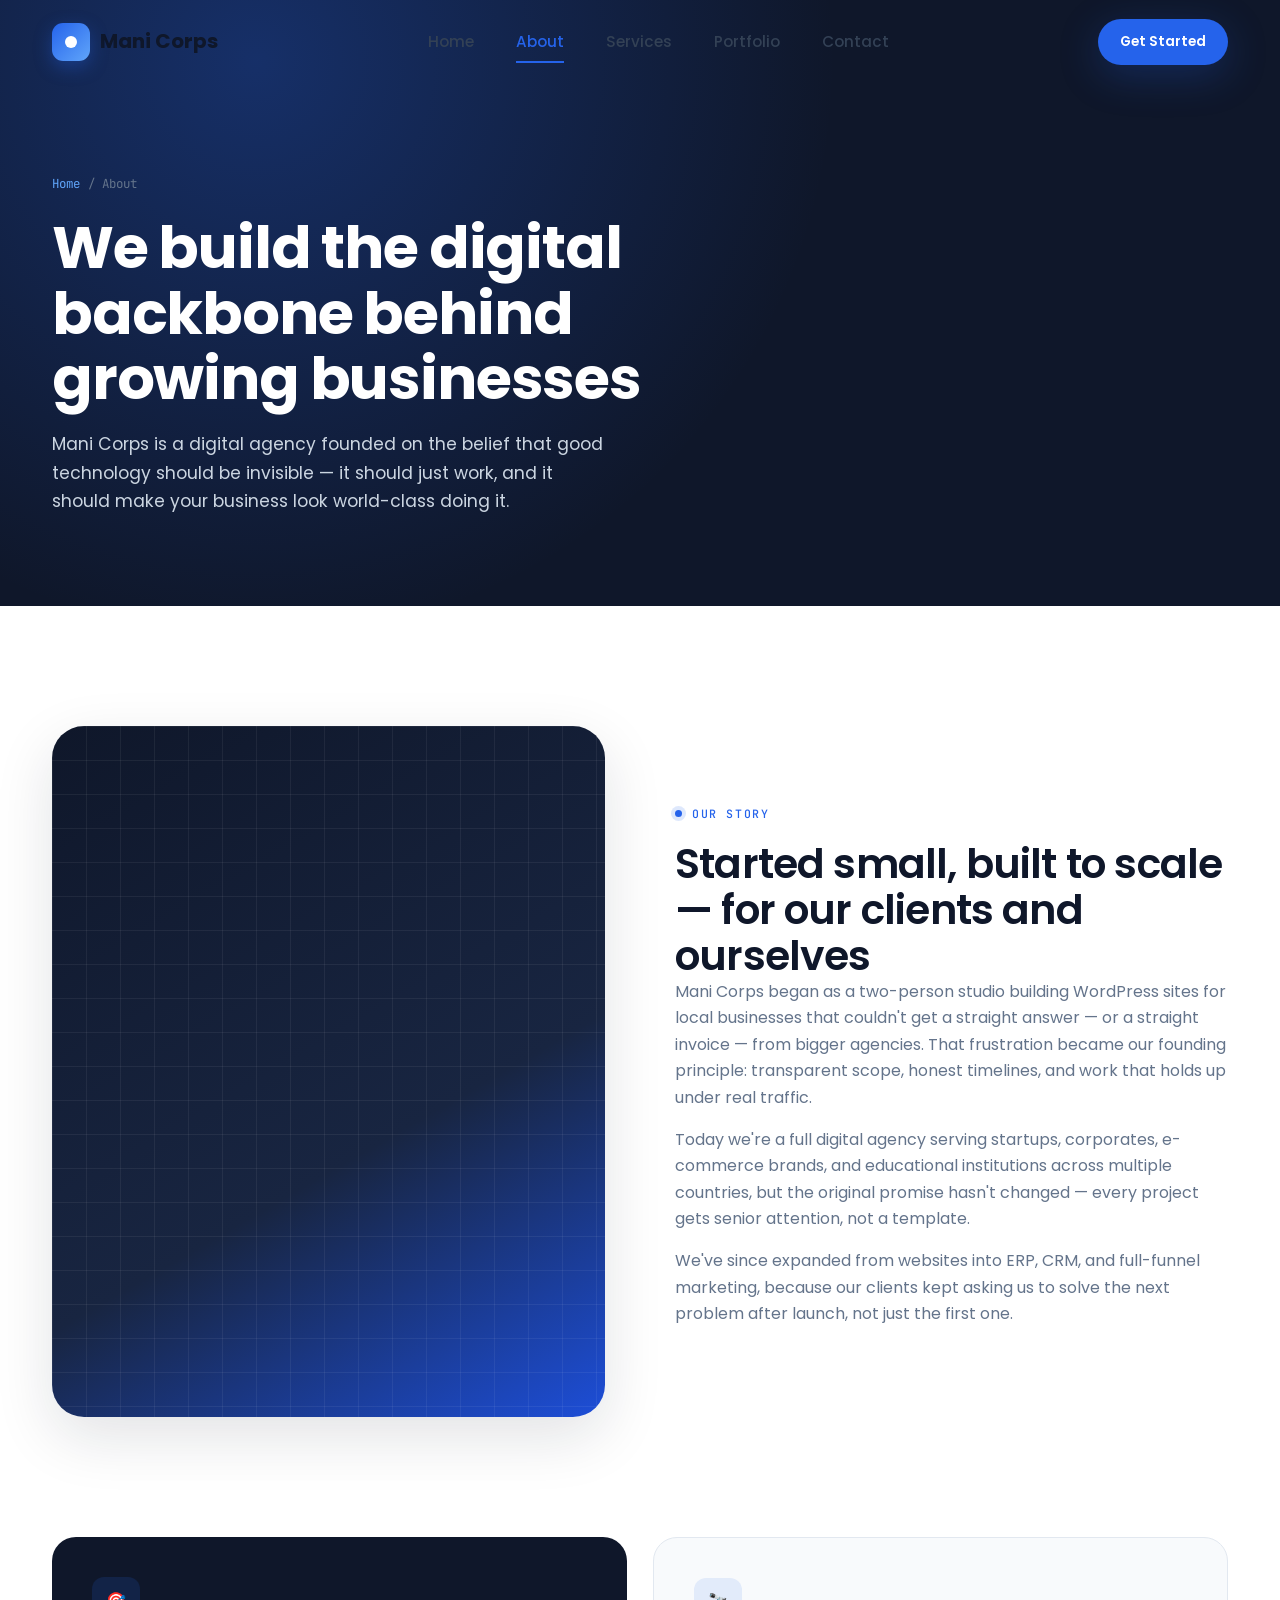
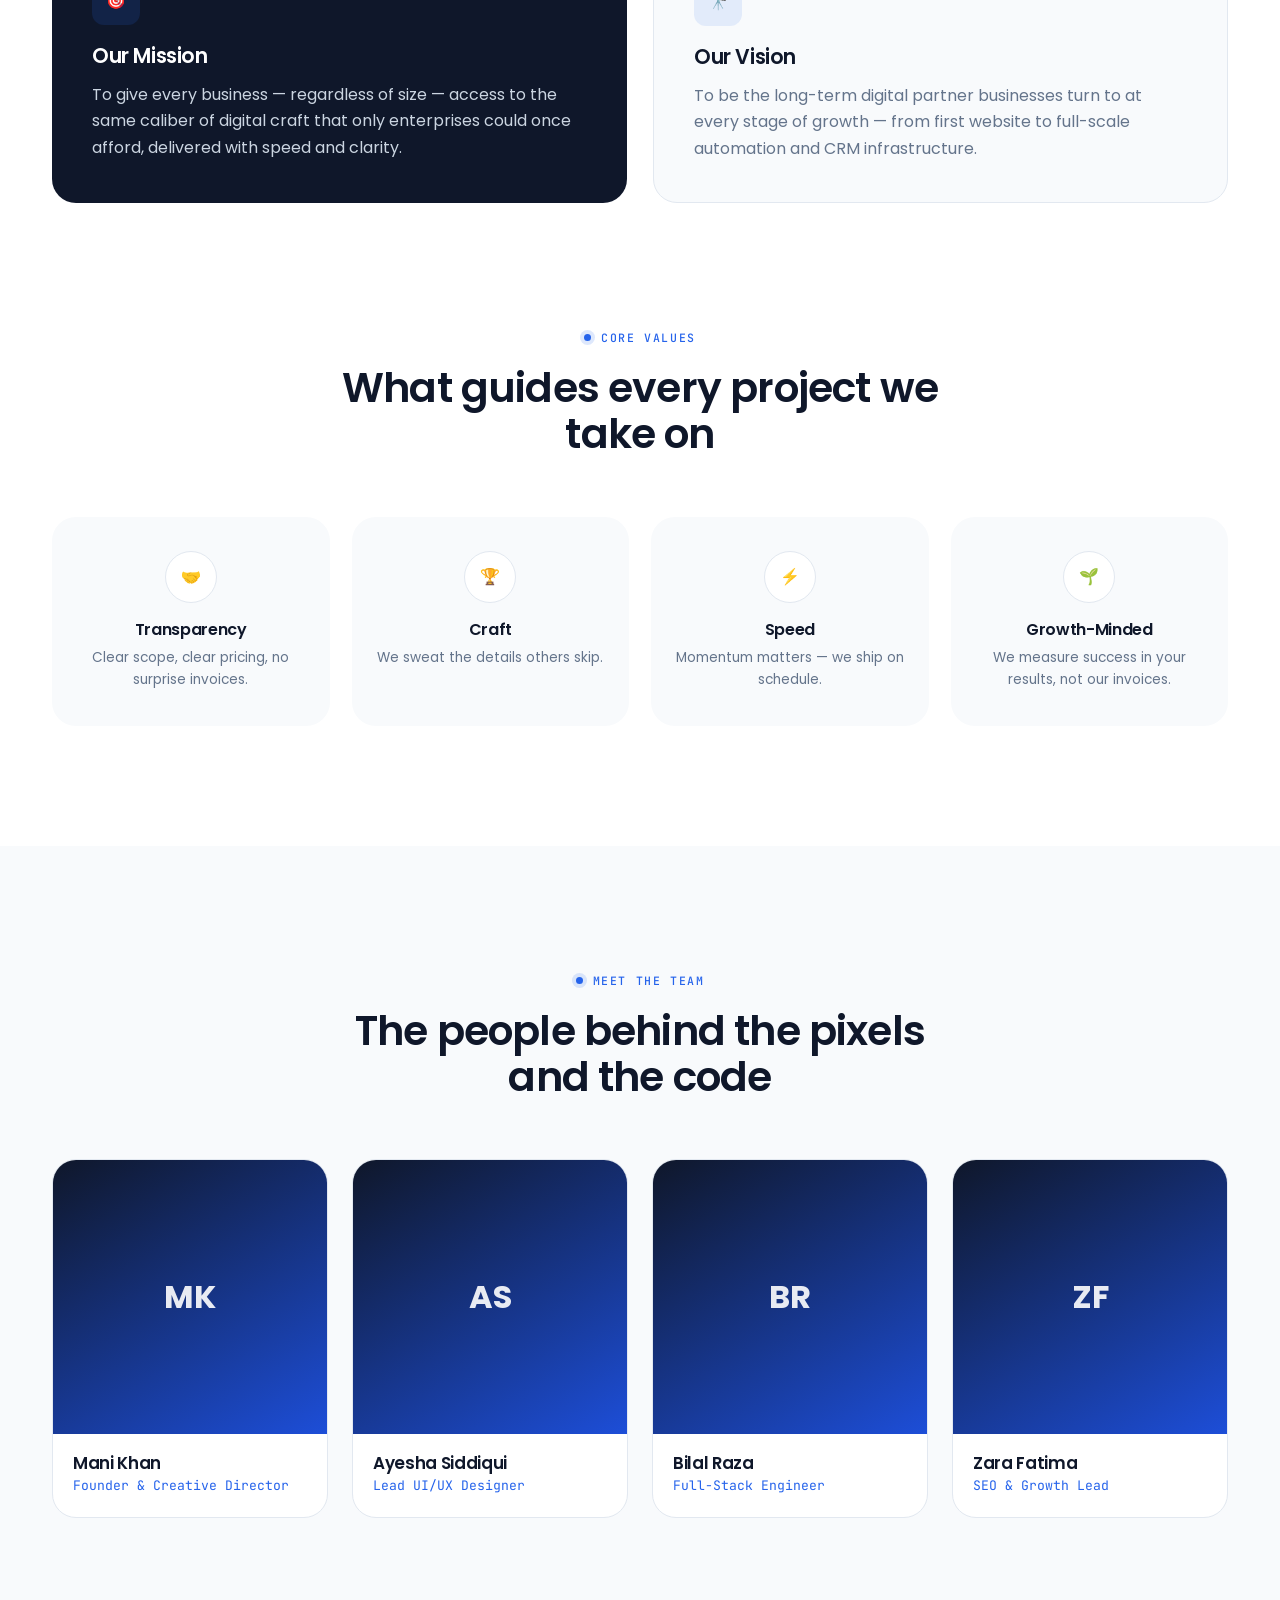
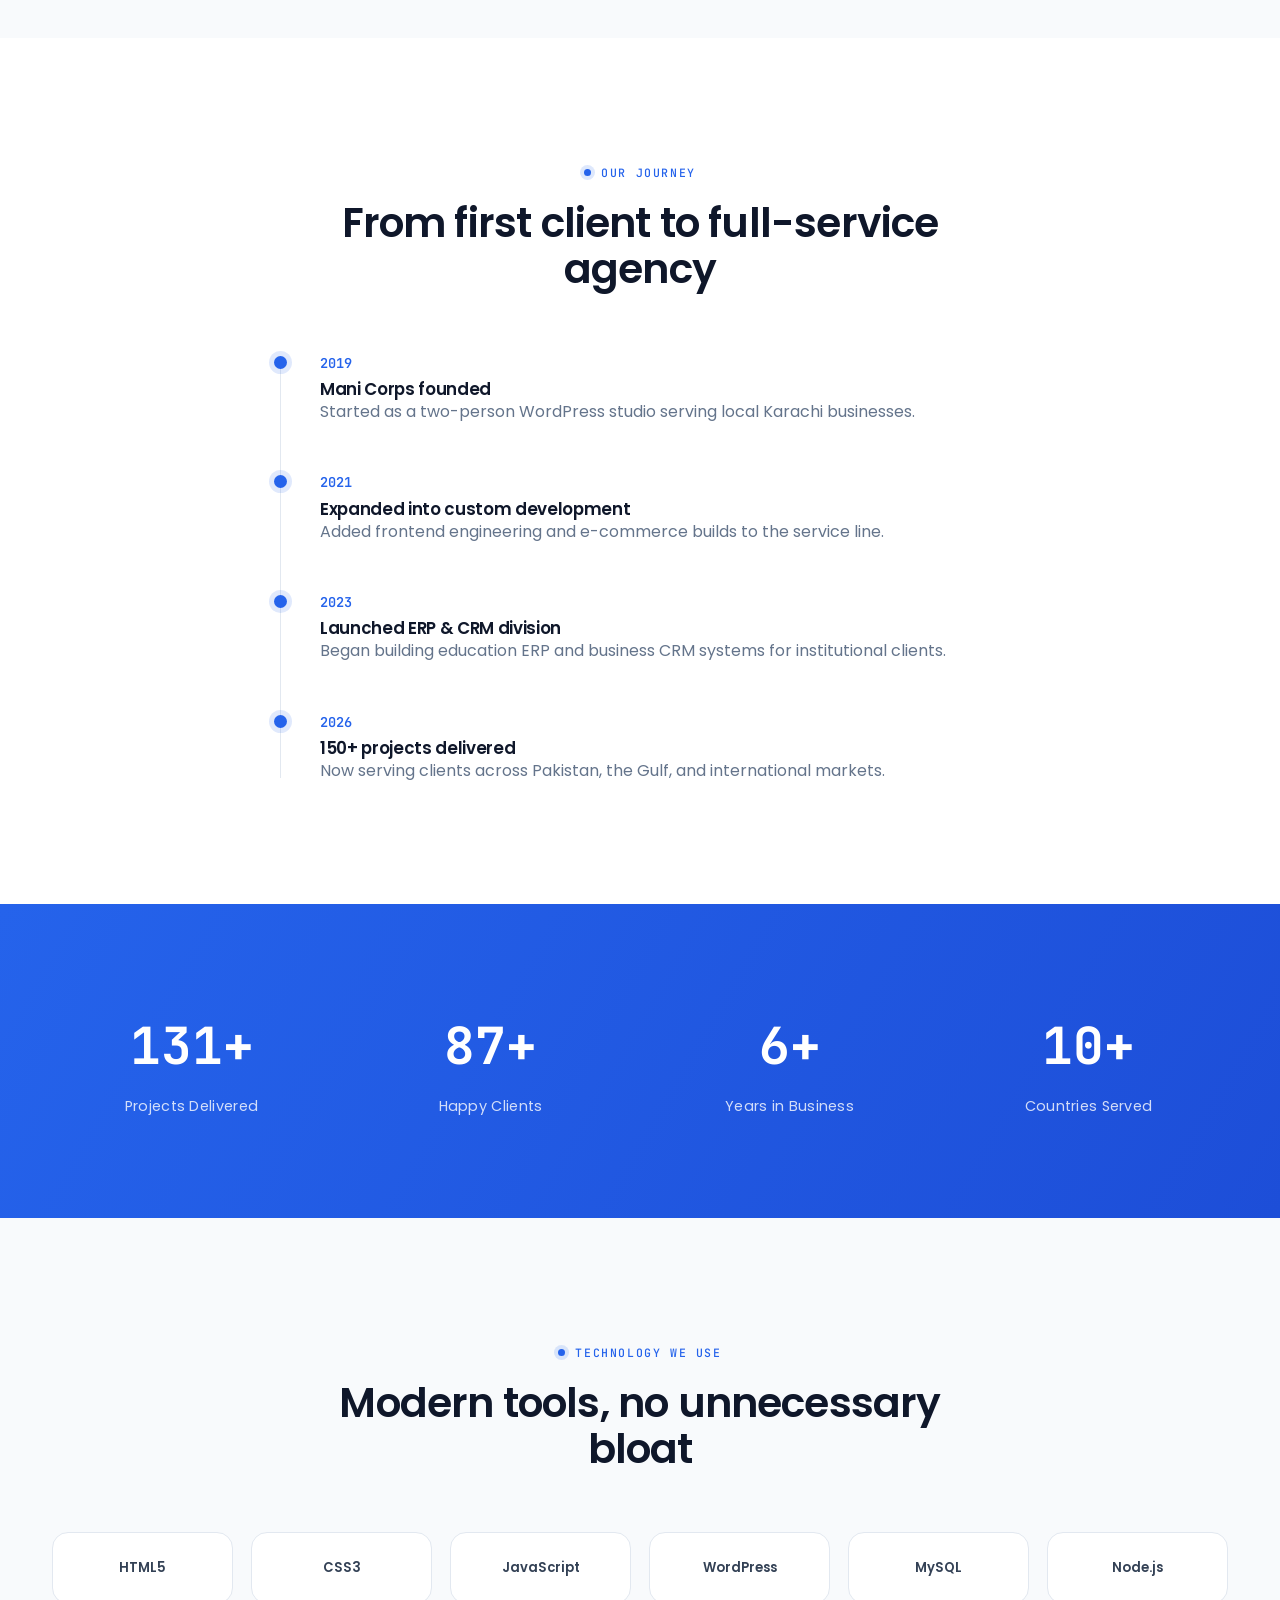
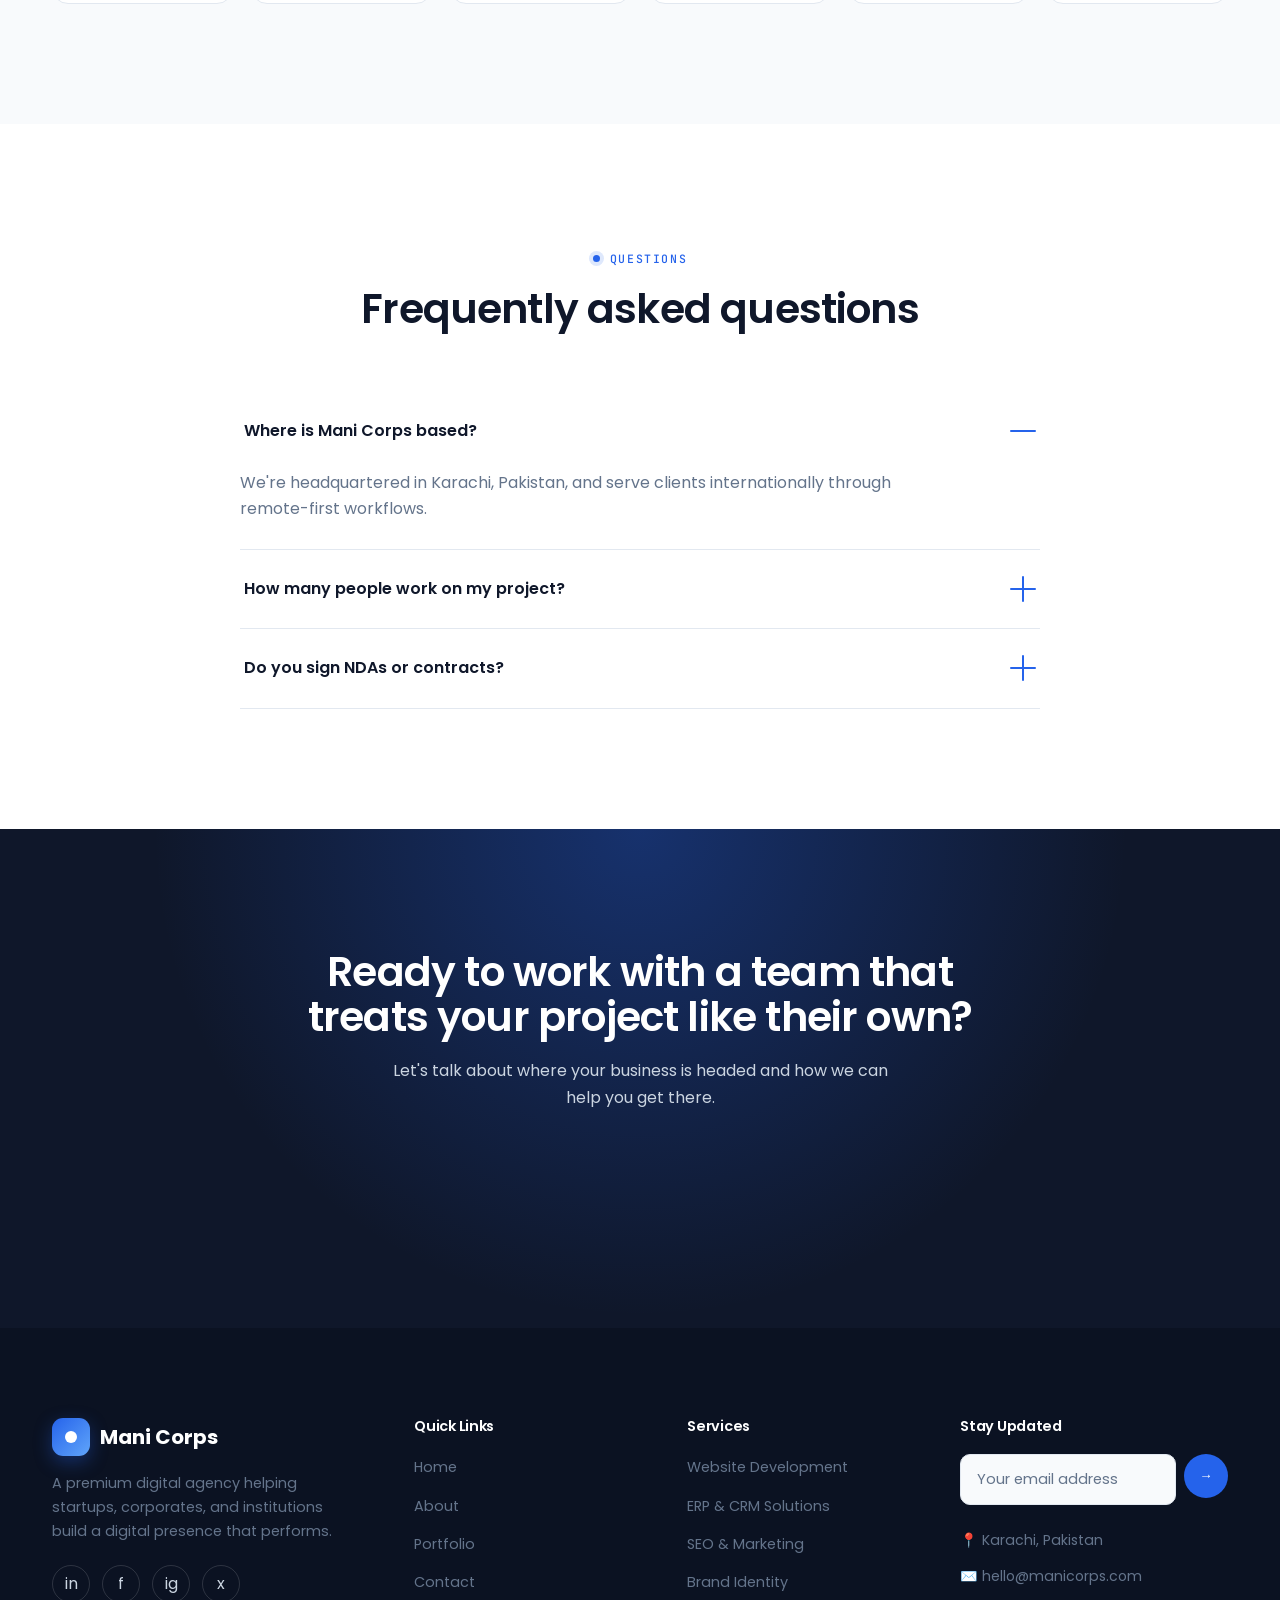
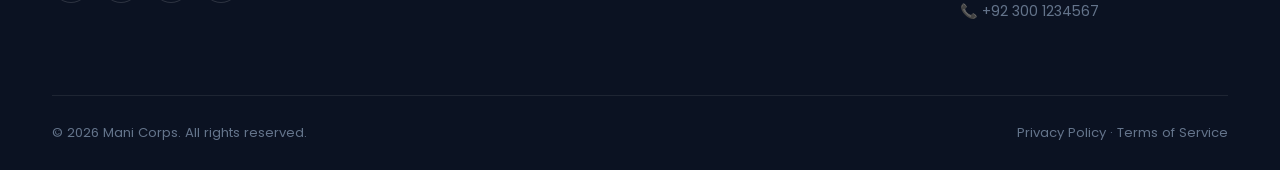
==== about.html @ 727cfce2 "Initial commit" ====
<!DOCTYPE html>
<html lang="en">

<head>
  <meta charset="UTF-8">
  <meta name="viewport" content="width=device-width, initial-scale=1.0">
  <title>About Mani Corps — Our Story, Mission & Team</title>
  <meta name="description"
    content="Learn about Mani Corps — our story, mission, vision, core values, and the team behind our clients' digital growth.">
  <meta property="og:title" content="About Mani Corps">
  <meta property="og:description" content="The story, mission, and team behind Mani Corps.">
  <meta name="theme-color" content="#0F172A">
  <link rel="preconnect" href="https://fonts.googleapis.com">
  <link rel="preconnect" href="https://fonts.gstatic.com" crossorigin>
  <link
    href="https://fonts.googleapis.com/css2?family=Poppins:wght@300;400;500;600;700&family=JetBrains+Mono:wght@400;500;600&display=swap"
    rel="stylesheet">
  <link rel="stylesheet" href="./style.css">
  <link rel="stylesheet" href="./animations.css">
  <link rel="stylesheet" href="./responsive.css">
</head>

<body>

  <div class="loader" aria-hidden="true">
    <div class="loader-mark"><span class="loader-node"></span>Mani Corps</div>
  </div>
  <div class="scroll-progress"></div>

  <header class="navbar">
    <div class="nav-inner">
      <a href="./index.html" class="logo"><span class="logo-mark"></span>Mani Corps</a>
      <nav class="nav-links" aria-label="Primary">
        <a href="./index.html">Home</a>
        <a href="./about.html" class="active">About</a>
        <a href="./services.html">Services</a>
        <a href="./portfolio.html">Portfolio</a>
        <a href="./contact.html">Contact</a>
      </nav>
      <div class="nav-cta">
        <a href="./contact.html" class="btn btn-primary btn-sm">Get Started</a>
        <button class="nav-toggle" aria-label="Toggle menu"><span></span><span></span><span></span></button>
      </div>
    </div>
  </header>

  <div class="mobile-menu">
    <a href="./index.html">Home</a>
    <a href="./about.html" class="active">About</a>
    <a href="./services.html">Services</a>
    <a href="./portfolio.html">Portfolio</a>
    <a href="./contact.html">Contact</a>
    <a href="./contact.html" class="btn btn-primary">Get Started</a>
  </div>

  <section class="page-hero">
    <div class="container">
      <div class="breadcrumb"><a href="./index.html">Home</a> / About</div>
      <h1>We build the digital backbone behind growing businesses</h1>
      <p>Mani Corps is a digital agency founded on the belief that good technology should be invisible — it should just
        work, and it should make your business look world-class doing it.</p>
    </div>
  </section>

  <section class="story">
    <div class="container">
      <div class="story-visual reveal left">
        <div class="about-frame" style="aspect-ratio:4/5;">
          <div class="grid-overlay"></div>
        </div>
      </div>
      <div class="story-copy reveal right">
        <div class="eyebrow">Our Story</div>
        <h2>Started small, built to scale — for our clients and ourselves</h2>
        <p>Mani Corps began as a two-person studio building WordPress sites for local businesses that couldn't get a
          straight answer — or a straight invoice — from bigger agencies. That frustration became our founding
          principle: transparent scope, honest timelines, and work that holds up under real traffic.</p>
        <p>Today we're a full digital agency serving startups, corporates, e-commerce brands, and educational
          institutions across multiple countries, but the original promise hasn't changed — every project gets senior
          attention, not a template.</p>
        <p>We've since expanded from websites into ERP, CRM, and full-funnel marketing, because our clients kept asking
          us to solve the next problem after launch, not just the first one.</p>
      </div>
    </div>
  </section>

  <section class="mv-grid">
    <div class="container">
      <div class="mv-cards">
        <div class="mv-card mission reveal left">
          <div class="mv-icon">🎯</div>
          <h3>Our Mission</h3>
          <p>To give every business — regardless of size — access to the same caliber of digital craft that only
            enterprises could once afford, delivered with speed and clarity.</p>
        </div>
        <div class="mv-card vision reveal right">
          <div class="mv-icon">🔭</div>
          <h3>Our Vision</h3>
          <p>To be the long-term digital partner businesses turn to at every stage of growth — from first website to
            full-scale automation and CRM infrastructure.</p>
        </div>
      </div>
    </div>
  </section>

  <section class="values">
    <div class="container">
      <div class="section-head center reveal">
        <div class="eyebrow">Core Values</div>
        <h2>What guides every project we take on</h2>
      </div>
      <div class="values-grid">
        <div class="value-card reveal stagger-1">
          <div class="v-icon">🤝</div>
          <h4>Transparency</h4>
          <p>Clear scope, clear pricing, no surprise invoices.</p>
        </div>
        <div class="value-card reveal stagger-2">
          <div class="v-icon">🏆</div>
          <h4>Craft</h4>
          <p>We sweat the details others skip.</p>
        </div>
        <div class="value-card reveal stagger-3">
          <div class="v-icon">⚡</div>
          <h4>Speed</h4>
          <p>Momentum matters — we ship on schedule.</p>
        </div>
        <div class="value-card reveal stagger-4">
          <div class="v-icon">🌱</div>
          <h4>Growth-Minded</h4>
          <p>We measure success in your results, not our invoices.</p>
        </div>
      </div>
    </div>
  </section>

  <section class="team">
    <div class="container">
      <div class="section-head center reveal">
        <div class="eyebrow">Meet The Team</div>
        <h2>The people behind the pixels and the code</h2>
      </div>
      <div class="team-grid">
        <div class="team-card reveal stagger-1">
          <div class="team-photo"><span class="initials">MK</span></div>
          <div class="team-info">
            <h4>Mani Khan</h4>
            <div class="role">Founder & Creative Director</div>
          </div>
        </div>
        <div class="team-card reveal stagger-2">
          <div class="team-photo"><span class="initials">AS</span></div>
          <div class="team-info">
            <h4>Ayesha Siddiqui</h4>
            <div class="role">Lead UI/UX Designer</div>
          </div>
        </div>
        <div class="team-card reveal stagger-3">
          <div class="team-photo"><span class="initials">BR</span></div>
          <div class="team-info">
            <h4>Bilal Raza</h4>
            <div class="role">Full-Stack Engineer</div>
          </div>
        </div>
        <div class="team-card reveal stagger-4">
          <div class="team-photo"><span class="initials">ZF</span></div>
          <div class="team-info">
            <h4>Zara Fatima</h4>
            <div class="role">SEO & Growth Lead</div>
          </div>
        </div>
      </div>
    </div>
  </section>

  <section class="timeline">
    <div class="container">
      <div class="section-head center reveal">
        <div class="eyebrow">Our Journey</div>
        <h2>From first client to full-service agency</h2>
      </div>
      <div class="timeline-list">
        <div class="timeline-item reveal">
          <div class="timeline-year">2019</div>
          <h4>Mani Corps founded</h4>
          <p>Started as a two-person WordPress studio serving local Karachi businesses.</p>
        </div>
        <div class="timeline-item reveal">
          <div class="timeline-year">2021</div>
          <h4>Expanded into custom development</h4>
          <p>Added frontend engineering and e-commerce builds to the service line.</p>
        </div>
        <div class="timeline-item reveal">
          <div class="timeline-year">2023</div>
          <h4>Launched ERP & CRM division</h4>
          <p>Began building education ERP and business CRM systems for institutional clients.</p>
        </div>
        <div class="timeline-item reveal">
          <div class="timeline-year">2026</div>
          <h4>150+ projects delivered</h4>
          <p>Now serving clients across Pakistan, the Gulf, and international markets.</p>
        </div>
      </div>
    </div>
  </section>

  <section class="achievements">
    <div class="container">
      <div class="stats-grid">
        <div class="reveal">
          <div class="stat-num" data-count="150" data-suffix="+">0</div>
          <div class="stat-label">Projects Delivered</div>
        </div>
        <div class="reveal stagger-1">
          <div class="stat-num" data-count="100" data-suffix="+">0</div>
          <div class="stat-label">Happy Clients</div>
        </div>
        <div class="reveal stagger-2">
          <div class="stat-num" data-count="7" data-suffix="+">0</div>
          <div class="stat-label">Years in Business</div>
        </div>
        <div class="reveal stagger-3">
          <div class="stat-num" data-count="12" data-suffix="+">0</div>
          <div class="stat-label">Countries Served</div>
        </div>
      </div>
    </div>
  </section>

  <section class="tech-stack">
    <div class="container">
      <div class="section-head center reveal">
        <div class="eyebrow">Technology We Use</div>
        <h2>Modern tools, no unnecessary bloat</h2>
      </div>
      <div class="tech-grid">
        <div class="tech-chip reveal">HTML5</div>
        <div class="tech-chip reveal">CSS3</div>
        <div class="tech-chip reveal">JavaScript</div>
        <div class="tech-chip reveal">WordPress</div>
        <div class="tech-chip reveal">MySQL</div>
        <div class="tech-chip reveal">Node.js</div>
      </div>
    </div>
  </section>

  <section class="faq">
    <div class="container">
      <div class="section-head center reveal">
        <div class="eyebrow">Questions</div>
        <h2>Frequently asked questions</h2>
      </div>
      <div class="faq-list reveal">
        <div class="faq-item open">
          <div class="faq-q">Where is Mani Corps based?<span class="icon"></span></div>
          <div class="faq-a">
            <p>We're headquartered in Karachi, Pakistan, and serve clients internationally through remote-first
              workflows.</p>
          </div>
        </div>
        <div class="faq-item">
          <div class="faq-q">How many people work on my project?<span class="icon"></span></div>
          <div class="faq-a">
            <p>Every project is assigned a small senior team — typically a designer, developer, and project lead —
              rather than a large rotating group.</p>
          </div>
        </div>
        <div class="faq-item">
          <div class="faq-q">Do you sign NDAs or contracts?<span class="icon"></span></div>
          <div class="faq-a">
            <p>Yes, every engagement starts with a signed scope of work, and an NDA is available on request.</p>
          </div>
        </div>
      </div>
    </div>
  </section>

  <section class="final-cta">
    <div class="container reveal">
      <h2>Ready to work with a team that treats your project like their own?</h2>
      <p>Let's talk about where your business is headed and how we can help you get there.</p>
      <div class="hero-ctas">
        <a href="./contact.html" class="btn btn-primary">Get Started</a>
        <a href="./services.html" class="btn btn-ghost"
          style="background:transparent;color:#fff;border-color:rgba(255,255,255,.25);">Our Services</a>
      </div>
    </div>
  </section>

  <footer class="site-footer">
    <div class="container">
      <div class="footer-grid">
        <div class="footer-brand">
          <a href="./index.html" class="logo"><span class="logo-mark"></span>Mani Corps</a>
          <p>A premium digital agency helping startups, corporates, and institutions build a digital presence that
            performs.</p>
          <div class="social-row">
            <a href="#" aria-label="LinkedIn">in</a>
            <a href="#" aria-label="Facebook">f</a>
            <a href="#" aria-label="Instagram">ig</a>
            <a href="#" aria-label="X">x</a>
          </div>
        </div>
        <div class="footer-col">
          <h4>Quick Links</h4>
          <ul>
            <li><a href="./index.html">Home</a></li>
            <li><a href="./about.html">About</a></li>
            <li><a href="./portfolio.html">Portfolio</a></li>
            <li><a href="./contact.html">Contact</a></li>
          </ul>
        </div>
        <div class="footer-col">
          <h4>Services</h4>
          <ul>
            <li><a href="./services.html">Website Development</a></li>
            <li><a href="./services.html">ERP & CRM Solutions</a></li>
            <li><a href="./services.html">SEO & Marketing</a></li>
            <li><a href="./services.html">Brand Identity</a></li>
          </ul>
        </div>
        <div class="footer-col">
          <h4>Stay Updated</h4>
          <form class="newsletter-form">
            <input type="email" placeholder="Your email address" required aria-label="Email address">
            <button type="submit" aria-label="Subscribe">→</button>
          </form>
          <ul class="footer-contact" style="margin-top:24px;">
            <li>📍 Karachi, Pakistan</li>
            <li>✉️ hello@manicorps.com</li>
            <li>📞 +92 300 1234567</li>
          </ul>
        </div>
      </div>
      <div class="footer-bottom">
        <span>© 2026 Mani Corps. All rights reserved.</span>
        <span><a href="#">Privacy Policy</a> · <a href="#">Terms of Service</a></span>
      </div>
    </div>
  </footer>

  <button class="back-to-top" aria-label="Back to top">↑</button>

  <script src="./navbar.js"></script>
  <script src="./counter.js"></script>
  <script src="./script.js"></script>
</body>

</html>
---- style.css ----
/* ==========================================================================
   MANI CORPS — CORE STYLESHEET
   Design system: "Network Build" — a digital-infrastructure motif of nodes
   and connecting traces, echoing "helping businesses build their digital
   presence." Blue-slate palette, Poppins display/body, JetBrains Mono for
   data/labels.
   ========================================================================== */

:root{
  /* ---- Brand palette (client-specified) ---- */
  --primary:        #2563EB;
  --primary-dark:   #1D4ED8;
  --primary-light:  #60A5FA;
  --dark:           #0F172A;
  --white:          #FFFFFF;
  --bg:             #F8FAFC;
  --accent:         #3B82F6;
  --success:        #22C55E;

  /* ---- Supporting neutrals (derived, for depth) ---- */
  --slate-900: #0F172A;
  --slate-700: #334155;
  --slate-500: #64748B;
  --slate-300: #CBD5E1;
  --slate-200: #E2E8F0;
  --slate-100: #F1F5F9;
  --slate-50:  #F8FAFC;

  /* ---- Elevation / glass ---- */
  --glass-bg: rgba(255,255,255,0.6);
  --glass-border: rgba(255,255,255,0.35);
  --shadow-sm: 0 2px 8px rgba(15,23,42,0.06);
  --shadow-md: 0 8px 24px rgba(15,23,42,0.08);
  --shadow-lg: 0 20px 60px rgba(15,23,42,0.12);
  --shadow-glow: 0 10px 40px rgba(37,99,235,0.25);

  /* ---- Type ---- */
  --font-display: 'Poppins', sans-serif;
  --font-mono: 'JetBrains Mono', monospace;

  /* ---- Radius ---- */
  --r-sm: 10px;
  --r-md: 16px;
  --r-lg: 24px;
  --r-xl: 32px;
  --r-full: 999px;

  /* ---- Layout ---- */
  --container: 1240px;
  --nav-h: 84px;

  /* ---- Motion ---- */
  --ease: cubic-bezier(.16,.84,.44,1);
  --dur: .6s;
}

*,*::before,*::after{ box-sizing:border-box; margin:0; padding:0; }
html{ scroll-behavior:smooth; }
@media (prefers-reduced-motion: reduce){
  html{ scroll-behavior:auto; }
  *,*::before,*::after{ animation-duration:.001ms !important; animation-iteration-count:1 !important; transition-duration:.001ms !important; scroll-behavior:auto !important; }
}

body{
  font-family:var(--font-display);
  color:var(--slate-700);
  background:var(--bg);
  font-weight:400;
  line-height:1.65;
  -webkit-font-smoothing:antialiased;
  overflow-x:hidden;
}

img{ max-width:100%; display:block; }
a{ color:inherit; text-decoration:none; }
ul{ list-style:none; }
button{ font-family:inherit; cursor:pointer; border:none; background:none; }
input,textarea,select{ font-family:inherit; }

::selection{ background:var(--primary); color:var(--white); }

:focus-visible{
  outline:2px solid var(--primary);
  outline-offset:3px;
  border-radius:4px;
}

.container{
  width:100%;
  max-width:var(--container);
  margin-inline:auto;
  padding-inline:32px;
}

section{ position:relative; }

/* ---- Typography scale ---- */
h1,h2,h3,h4{ font-family:var(--font-display); color:var(--dark); font-weight:600; letter-spacing:-0.02em; line-height:1.12; }
h1{ font-size:clamp(2.6rem, 4.6vw, 4.4rem); font-weight:700; }
h2{ font-size:clamp(2rem, 3.2vw, 2.85rem); font-weight:600; }
h3{ font-size:clamp(1.25rem, 1.6vw, 1.5rem); font-weight:600; }
h4{ font-size:1.05rem; font-weight:600; }
p{ color:var(--slate-500); }

.eyebrow{
  display:inline-flex;
  align-items:center;
  gap:10px;
  font-family:var(--font-mono);
  font-size:.72rem;
  letter-spacing:.14em;
  text-transform:uppercase;
  color:var(--primary);
  font-weight:500;
  margin-bottom:18px;
}
.eyebrow::before{
  content:'';
  width:7px; height:7px;
  border-radius:50%;
  background:var(--primary);
  box-shadow:0 0 0 4px rgba(37,99,235,.15);
}

.section-head{ max-width:640px; margin-bottom:60px; }
.section-head.center{ margin-inline:auto; text-align:center; }
.section-head p{ margin-top:16px; font-size:1.05rem; }

/* ---- Buttons ---- */
.btn{
  position:relative;
  display:inline-flex;
  align-items:center;
  justify-content:center;
  gap:10px;
  padding:16px 30px;
  border-radius:var(--r-full);
  font-weight:600;
  font-size:.95rem;
  overflow:hidden;
  transition:transform .35s var(--ease), box-shadow .35s var(--ease), background .35s;
  white-space:nowrap;
}
.btn:active{ transform:scale(.97); }
.btn-primary{
  background:var(--primary);
  color:var(--white);
  box-shadow:var(--shadow-glow);
}
.btn-primary:hover{ background:var(--primary-dark); transform:translateY(-3px); box-shadow:0 16px 44px rgba(37,99,235,.34); }
.btn-ghost{
  background:var(--white);
  color:var(--dark);
  border:1px solid var(--slate-200);
}
.btn-ghost:hover{ border-color:var(--primary); color:var(--primary); transform:translateY(-3px); box-shadow:var(--shadow-md); }
.btn-dark{ background:var(--dark); color:var(--white); }
.btn-dark:hover{ background:#1e293b; transform:translateY(-3px); box-shadow:var(--shadow-lg); }
.btn-sm{ padding:12px 22px; font-size:.85rem; }
.btn-block{ width:100%; }

.ripple{ position:absolute; border-radius:50%; background:rgba(255,255,255,.55); transform:scale(0); animation:ripple .6s linear; pointer-events:none; }
@keyframes ripple{ to{ transform:scale(3); opacity:0; } }

/* ==========================================================================
   LOADING SCREEN
   ========================================================================== */
.loader{
  position:fixed; inset:0; z-index:9999;
  background:var(--dark);
  display:flex; align-items:center; justify-content:center;
  transition:opacity .6s var(--ease), visibility .6s var(--ease);
}
.loader.hide{ opacity:0; visibility:hidden; }
.loader-mark{
  font-family:var(--font-display);
  font-weight:700;
  font-size:1.6rem;
  color:var(--white);
  display:flex; align-items:center; gap:14px;
}
.loader-node{
  width:14px; height:14px;
  border-radius:50%;
  background:var(--primary);
  box-shadow:0 0 0 0 rgba(37,99,235,.6);
  animation:pulseNode 1.1s ease-in-out infinite;
}
@keyframes pulseNode{
  0%{ box-shadow:0 0 0 0 rgba(37,99,235,.55); }
  70%{ box-shadow:0 0 0 16px rgba(37,99,235,0); }
  100%{ box-shadow:0 0 0 0 rgba(37,99,235,0); }
}

/* ---- Scroll progress bar ---- */
.scroll-progress{
  position:fixed; top:0; left:0; height:3px;
  background:linear-gradient(90deg,var(--primary),var(--primary-light));
  width:0%; z-index:1001;
  transition:width .1s linear;
}

/* ==========================================================================
   NAVBAR
   ========================================================================== */
.navbar{
  position:fixed; top:0; left:0; right:0; z-index:1000;
  height:var(--nav-h);
  display:flex; align-items:center;
  background:transparent;
  transition:background .4s var(--ease), box-shadow .4s var(--ease), height .4s var(--ease), backdrop-filter .4s;
}
.navbar.solid{
  background:rgba(255,255,255,.75);
  backdrop-filter:blur(16px) saturate(160%);
  -webkit-backdrop-filter:blur(16px) saturate(160%);
  box-shadow:0 1px 0 rgba(15,23,42,.06), 0 12px 30px rgba(15,23,42,.05);
  height:72px;
}
.nav-inner{
  width:100%; max-width:var(--container); margin-inline:auto; padding-inline:32px;
  display:flex; align-items:center; justify-content:space-between;
}
.logo{ display:flex; align-items:center; gap:10px; font-weight:700; font-size:1.25rem; color:var(--dark); }
.logo-mark{
  width:38px; height:38px; border-radius:11px;
  background:linear-gradient(135deg,var(--primary),var(--primary-light));
  position:relative; display:flex; align-items:center; justify-content:center;
  box-shadow:0 6px 18px rgba(37,99,235,.35);
}
.logo-mark::after{
  content:''; width:12px; height:12px; border-radius:50%;
  background:var(--white);
}
.navbar.transparent-hero .logo{ color:var(--white); }
.navbar.transparent-hero.solid .logo{ color:var(--dark); }

.nav-links{ display:flex; align-items:center; gap:42px; }
.nav-links a{
  font-size:.95rem; font-weight:500; color:var(--slate-700);
  position:relative; padding:6px 0;
}
.navbar.transparent-hero:not(.solid) .nav-links a{ color:rgba(255,255,255,.85); }
.nav-links a::after{
  content:''; position:absolute; left:0; bottom:-2px; width:0; height:2px;
  background:var(--primary); transition:width .3s var(--ease);
}
.nav-links a:hover::after, .nav-links a.active::after{ width:100%; }
.nav-links a.active{ color:var(--primary); }
.navbar.transparent-hero:not(.solid) .nav-links a.active{ color:var(--white); }

.nav-cta{ display:flex; align-items:center; gap:18px; }
.nav-toggle{
  display:none; flex-direction:column; gap:5px; width:32px; z-index:1100;
}
.nav-toggle span{ height:2px; width:100%; background:var(--dark); transition:all .35s var(--ease); border-radius:2px; }
.navbar.transparent-hero:not(.solid) .nav-toggle span{ background:var(--white); }
.nav-toggle.open span:nth-child(1){ transform:translateY(7px) rotate(45deg); }
.nav-toggle.open span:nth-child(2){ opacity:0; }
.nav-toggle.open span:nth-child(3){ transform:translateY(-7px) rotate(-45deg); }

.mobile-menu{
  position:fixed; inset:0; background:var(--white); z-index:1050;
  display:flex; flex-direction:column; align-items:center; justify-content:center; gap:32px;
  transform:translateY(-100%); transition:transform .5s var(--ease);
}
.mobile-menu.open{ transform:translateY(0); }
.mobile-menu a{ font-size:1.6rem; font-weight:600; color:var(--dark); }
.mobile-menu a.active{ color:var(--primary); }

/* ==========================================================================
   HERO
   ========================================================================== */
.hero{
  min-height:100vh;
  display:flex; align-items:center;
  background:var(--dark);
  position:relative; overflow:hidden;
  padding-top:var(--nav-h);
}
.hero::before{
  content:''; position:absolute; inset:0;
  background:
    radial-gradient(circle at 18% 20%, rgba(37,99,235,.35), transparent 45%),
    radial-gradient(circle at 85% 75%, rgba(59,130,246,.25), transparent 50%);
  pointer-events:none;
}
.hero-network{ position:absolute; inset:0; width:100%; height:100%; opacity:.55; }
.hero-network circle{ fill:var(--primary-light); }
.hero-network line{ stroke:rgba(96,165,250,.35); stroke-width:1; }
.hero-network .node-pulse{ animation:nodeGlow 3.4s ease-in-out infinite; }
@keyframes nodeGlow{ 0%,100%{ opacity:.35; } 50%{ opacity:1; } }

.hero .container{
  position:relative; z-index:2;
  display:grid; grid-template-columns:1.05fr .95fr; gap:60px; align-items:center;
  padding-block:80px 60px;
}
.hero-eyebrow{ color:var(--primary-light); }
.hero-eyebrow::before{ background:var(--primary-light); box-shadow:0 0 0 4px rgba(96,165,250,.2); }
.hero h1{ color:var(--white); }
.hero h1 .type-cursor{ display:inline-block; width:4px; background:var(--primary-light); margin-left:4px; animation:blink 1s step-end infinite; }
@keyframes blink{ 50%{ opacity:0; } }
.hero p.lead{ color:var(--slate-300); font-size:1.15rem; max-width:520px; margin-top:22px; }
.hero-ctas{ display:flex; gap:18px; margin-top:38px; flex-wrap:wrap; }

.hero-visual{ position:relative; height:520px; }
.laptop{
  position:absolute; left:50%; top:50%; transform:translate(-50%,-50%);
  width:420px;
}
.laptop-screen{
  width:100%; aspect-ratio:16/10.4;
  background:linear-gradient(160deg,#12203f,#0b1327);
  border:6px solid #1e2a45; border-bottom:none;
  border-radius:14px 14px 0 0;
  padding:16px;
  box-shadow:0 40px 80px rgba(0,0,0,.45);
}
.laptop-base{
  width:112%; margin-left:-6%; height:16px;
  background:linear-gradient(#22304d,#141d33);
  border-radius:0 0 10px 10px;
}
.laptop-base::after{
  content:''; display:block; width:80px; height:5px; background:#0b1327; border-radius:0 0 6px 6px; margin-inline:auto;
}
.screen-ui-bar{ display:flex; gap:6px; margin-bottom:12px; }
.screen-ui-bar span{ width:8px; height:8px; border-radius:50%; background:#33456b; }
.screen-ui-block{ background:rgba(255,255,255,.06); border-radius:8px; height:14px; margin-bottom:9px; }
.screen-ui-block.w60{ width:60%; }
.screen-ui-block.w80{ width:80%; }
.screen-ui-block.w40{ width:40%; height:34px; background:linear-gradient(135deg,var(--primary),var(--primary-light)); opacity:.85; }
.screen-grid{ display:grid; grid-template-columns:1fr 1fr; gap:8px; margin-top:10px; }
.screen-grid div{ background:rgba(255,255,255,.05); border-radius:8px; height:48px; }

.float-card{
  position:absolute;
  background:var(--glass-bg);
  backdrop-filter:blur(14px);
  border:1px solid var(--glass-border);
  border-radius:var(--r-md);
  padding:14px 18px;
  display:flex; align-items:center; gap:12px;
  box-shadow:var(--shadow-lg);
  font-size:.85rem; font-weight:600; color:var(--dark);
  animation:floatY 5s ease-in-out infinite;
}
.float-card .dot{ width:34px; height:34px; border-radius:10px; display:flex; align-items:center; justify-content:center; font-size:16px; }
.fc-1{ top:6%; left:-6%; animation-delay:.2s; }
.fc-1 .dot{ background:#dbeafe; }
.fc-2{ top:38%; right:-10%; animation-delay:1s; }
.fc-2 .dot{ background:#dcfce7; }
.fc-3{ bottom:16%; left:-2%; animation-delay:1.8s; }
.fc-3 .dot{ background:#ede9fe; }
.fc-4{ bottom:-2%; right:6%; animation-delay:2.6s; }
.fc-4 .dot{ background:#fef3c7; }
@keyframes floatY{ 0%,100%{ transform:translateY(0); } 50%{ transform:translateY(-14px); } }

.scroll-cue{
  position:absolute; bottom:26px; left:50%; transform:translateX(-50%);
  display:flex; flex-direction:column; align-items:center; gap:8px;
  color:var(--slate-300); font-family:var(--font-mono); font-size:.7rem; letter-spacing:.1em;
  z-index:2;
}
.scroll-cue .line{ width:1px; height:34px; background:linear-gradient(var(--primary-light), transparent); animation:scrollLine 1.8s ease-in-out infinite; }
@keyframes scrollLine{ 0%{ transform:scaleY(0); transform-origin:top; } 50%{ transform:scaleY(1); transform-origin:top; } 51%{ transform-origin:bottom; } 100%{ transform:scaleY(0); transform-origin:bottom; } }

/* ==========================================================================
   TRUSTED / LOGOS
   ========================================================================== */
.trusted{ padding:56px 0; background:var(--white); border-bottom:1px solid var(--slate-200); }
.trusted-label{ text-align:center; font-family:var(--font-mono); font-size:.75rem; letter-spacing:.14em; text-transform:uppercase; color:var(--slate-500); margin-bottom:32px; }
.logo-row{ display:flex; align-items:center; justify-content:space-between; gap:36px; flex-wrap:wrap; }
.logo-chip{ font-family:var(--font-display); font-weight:600; color:var(--slate-300); font-size:1.15rem; letter-spacing:.02em; filter:grayscale(1); opacity:.75; transition:opacity .3s, filter .3s; }
.logo-chip:hover{ opacity:1; filter:grayscale(0); color:var(--primary); }

/* ==========================================================================
   ABOUT PREVIEW
   ========================================================================== */
.about-preview{ padding:120px 0; background:var(--bg); }
.about-preview .container{ display:grid; grid-template-columns:.9fr 1.1fr; gap:70px; align-items:center; }
.about-visual{ position:relative; }
.about-frame{
  aspect-ratio:4/4.6; border-radius:var(--r-xl);
  background:linear-gradient(150deg,var(--dark),#182541 60%, var(--primary-dark));
  position:relative; overflow:hidden;
  box-shadow:var(--shadow-lg);
}
.about-frame .grid-overlay{ position:absolute; inset:0; background-image:linear-gradient(rgba(255,255,255,.06) 1px, transparent 1px), linear-gradient(90deg, rgba(255,255,255,.06) 1px, transparent 1px); background-size:34px 34px; }
.about-badge{
  position:absolute; bottom:-24px; right:-24px;
  background:var(--white); border-radius:var(--r-lg); padding:22px 26px;
  box-shadow:var(--shadow-lg); text-align:center;
}
.about-badge .num{ font-family:var(--font-mono); font-size:2rem; font-weight:700; color:var(--primary); }
.about-badge .label{ font-size:.78rem; color:var(--slate-500); }
.about-copy p{ margin-bottom:18px; }
.value-tags{ display:flex; gap:12px; flex-wrap:wrap; margin-top:26px; }
.value-tags span{ font-family:var(--font-mono); font-size:.75rem; padding:8px 14px; border:1px solid var(--slate-200); border-radius:var(--r-full); color:var(--slate-700); }

/* ==========================================================================
   SERVICES GRID
   ========================================================================== */
.services{ padding:120px 0; background:var(--white); }
.service-grid{ display:grid; grid-template-columns:repeat(4,1fr); gap:24px; }
.service-card{
  background:var(--bg); border:1px solid var(--slate-200); border-radius:var(--r-lg);
  padding:34px 28px; position:relative; overflow:hidden;
  transition:transform .45s var(--ease), box-shadow .45s var(--ease), background .45s;
}
.service-card::before{
  content:''; position:absolute; inset:0; opacity:0;
  background:linear-gradient(160deg, rgba(37,99,235,.08), transparent 60%);
  transition:opacity .4s;
}
.service-card:hover{ transform:translateY(-8px); box-shadow:var(--shadow-lg); background:var(--white); border-color:transparent; }
.service-card:hover::before{ opacity:1; }
.service-icon{
  width:52px; height:52px; border-radius:14px;
  background:linear-gradient(135deg,var(--primary),var(--primary-light));
  display:flex; align-items:center; justify-content:center;
  margin-bottom:22px; box-shadow:0 10px 24px rgba(37,99,235,.28);
  color:var(--white);
}
.service-card h4{ margin-bottom:10px; }
.service-card p{ font-size:.92rem; }
.service-link{ display:inline-flex; align-items:center; gap:6px; margin-top:16px; font-size:.85rem; font-weight:600; color:var(--primary); }
.services-more{ text-align:center; margin-top:50px; }

/* ==========================================================================
   WHY CHOOSE US
   ========================================================================== */
.why{ padding:120px 0; background:var(--dark); position:relative; overflow:hidden; }
.why::before{ content:''; position:absolute; inset:0; background:radial-gradient(circle at 80% 20%, rgba(37,99,235,.22), transparent 55%); }
.why .section-head h2, .why .section-head p{ color:var(--white); }
.why .section-head p{ color:var(--slate-300); }
.why-grid{ display:grid; grid-template-columns:repeat(3,1fr); gap:26px; position:relative; z-index:1; }
.why-card{
  background:rgba(255,255,255,.04); border:1px solid rgba(255,255,255,.08);
  border-radius:var(--r-lg); padding:30px; backdrop-filter:blur(6px);
  transition:transform .4s var(--ease), background .4s;
}
.why-card:hover{ transform:translateY(-6px); background:rgba(255,255,255,.07); }
.why-card .why-icon{ width:44px; height:44px; border-radius:12px; background:rgba(37,99,235,.18); display:flex; align-items:center; justify-content:center; margin-bottom:18px; color:var(--primary-light); }
.why-card h4{ color:var(--white); margin-bottom:8px; }
.why-card p{ color:var(--slate-300); font-size:.92rem; }

/* ==========================================================================
   PROCESS
   ========================================================================== */
.process{ padding:120px 0; background:var(--bg); }
.process-track{ position:relative; display:grid; grid-template-columns:repeat(7,1fr); gap:16px; }
.process-track::before{
  content:''; position:absolute; top:26px; left:6%; right:6%; height:1px;
  background:repeating-linear-gradient(90deg, var(--slate-300) 0 8px, transparent 8px 16px);
}
.process-step{ position:relative; text-align:center; }
.process-num{
  width:52px; height:52px; border-radius:50%; margin-inline:auto 0; margin-inline:auto;
  background:var(--white); border:2px solid var(--primary); color:var(--primary);
  display:flex; align-items:center; justify-content:center; font-family:var(--font-mono); font-weight:600;
  position:relative; z-index:1; margin-bottom:18px; transition:all .4s var(--ease);
}
.process-step:hover .process-num{ background:var(--primary); color:var(--white); box-shadow:var(--shadow-glow); }
.process-step h4{ font-size:.95rem; margin-bottom:6px; }
.process-step p{ font-size:.8rem; }

/* ==========================================================================
   STATS
   ========================================================================== */
.stats{ padding:90px 0; background:linear-gradient(120deg,var(--primary),var(--primary-dark)); }
.stats-grid{ display:grid; grid-template-columns:repeat(4,1fr); gap:20px; text-align:center; }
.stat-num{ font-family:var(--font-mono); font-size:clamp(2.2rem,4vw,3.2rem); font-weight:700; color:var(--white); }
.stat-label{ color:rgba(255,255,255,.8); font-size:.9rem; margin-top:6px; letter-spacing:.02em; }

/* ==========================================================================
   PORTFOLIO PREVIEW / GRID
   ========================================================================== */
.portfolio{ padding:120px 0; background:var(--white); }
.portfolio-filters{ display:flex; gap:12px; flex-wrap:wrap; margin-bottom:44px; }
.filter-btn{
  padding:11px 22px; border-radius:var(--r-full); border:1px solid var(--slate-200);
  font-size:.85rem; font-weight:500; color:var(--slate-700); transition:all .3s var(--ease);
}
.filter-btn:hover{ border-color:var(--primary); color:var(--primary); }
.filter-btn.active{ background:var(--dark); color:var(--white); border-color:var(--dark); }
.portfolio-grid{ display:grid; grid-template-columns:repeat(3,1fr); gap:26px; }
.portfolio-card{
  border-radius:var(--r-lg); overflow:hidden; background:var(--bg);
  border:1px solid var(--slate-200); transition:transform .45s var(--ease), box-shadow .45s var(--ease);
  cursor:pointer;
}
.portfolio-card:hover{ transform:translateY(-8px); box-shadow:var(--shadow-lg); }
.portfolio-thumb{
  aspect-ratio:4/3; position:relative; overflow:hidden;
  display:flex; align-items:center; justify-content:center;
  background:linear-gradient(135deg,var(--dark),var(--primary-dark));
}
.portfolio-thumb .grid-overlay{ position:absolute; inset:0; background-image:linear-gradient(rgba(255,255,255,.08) 1px, transparent 1px), linear-gradient(90deg, rgba(255,255,255,.08) 1px, transparent 1px); background-size:24px 24px; }
.portfolio-thumb span.tag{ position:relative; z-index:1; font-family:var(--font-mono); font-size:.75rem; color:rgba(255,255,255,.85); border:1px solid rgba(255,255,255,.3); padding:6px 14px; border-radius:var(--r-full); }
.portfolio-body{ padding:22px; }
.portfolio-body .cat{ font-family:var(--font-mono); font-size:.72rem; color:var(--primary); text-transform:uppercase; letter-spacing:.08em; }
.portfolio-body h4{ margin-top:8px; margin-bottom:6px; }
.portfolio-body p{ font-size:.88rem; }
.portfolio-hidden{ display:none; }

/* ==========================================================================
   TESTIMONIALS
   ========================================================================== */
.testimonials{ padding:120px 0; background:var(--bg); }
.t-slider{ position:relative; max-width:820px; margin-inline:auto; overflow:hidden; }
.t-track{ display:flex; transition:transform .6s var(--ease); }
.t-slide{ min-width:100%; padding:10px; }
.t-card{
  background:var(--white); border:1px solid var(--slate-200); border-radius:var(--r-xl);
  padding:48px; text-align:center; box-shadow:var(--shadow-md);
}
.t-quote{ font-size:1.2rem; color:var(--dark); font-weight:500; line-height:1.6; margin-bottom:26px; }
.t-person{ display:flex; align-items:center; justify-content:center; gap:14px; }
.t-avatar{ width:48px; height:48px; border-radius:50%; background:linear-gradient(135deg,var(--primary),var(--primary-light)); display:flex; align-items:center; justify-content:center; color:var(--white); font-weight:600; }
.t-name{ font-weight:600; color:var(--dark); font-size:.92rem; }
.t-role{ font-size:.8rem; color:var(--slate-500); }
.t-nav{ display:flex; justify-content:center; gap:10px; margin-top:30px; }
.t-dot{ width:9px; height:9px; border-radius:50%; background:var(--slate-300); transition:all .3s; }
.t-dot.active{ background:var(--primary); width:26px; border-radius:5px; }

/* ==========================================================================
   FAQ
   ========================================================================== */
.faq{ padding:120px 0; background:var(--white); }
.faq-list{ max-width:800px; margin-inline:auto; }
.faq-item{ border-bottom:1px solid var(--slate-200); }
.faq-q{ display:flex; align-items:center; justify-content:space-between; padding:26px 4px; font-weight:600; color:var(--dark); }
.faq-q .icon{ width:26px; height:26px; flex-shrink:0; position:relative; }
.faq-q .icon::before, .faq-q .icon::after{ content:''; position:absolute; background:var(--primary); border-radius:2px; transition:transform .3s var(--ease); }
.faq-q .icon::before{ width:100%; height:2px; top:50%; left:0; transform:translateY(-50%); }
.faq-q .icon::after{ width:2px; height:100%; left:50%; top:0; transform:translateX(-50%); }
.faq-item.open .faq-q .icon::after{ transform:translateX(-50%) rotate(90deg); opacity:0; }
.faq-a{ max-height:0; overflow:hidden; transition:max-height .4s var(--ease); }
.faq-a p{ padding-bottom:26px; max-width:680px; }
.faq-item.open .faq-a{ max-height:220px; }

/* ==========================================================================
   FINAL CTA
   ========================================================================== */
.final-cta{ padding:120px 0; background:var(--dark); position:relative; overflow:hidden; text-align:center; }
.final-cta::before{ content:''; position:absolute; inset:0; background:radial-gradient(circle at 50% 0%, rgba(37,99,235,.35), transparent 60%); }
.final-cta .container{ position:relative; z-index:1; }
.final-cta h2{ color:var(--white); max-width:700px; margin-inline:auto; }
.final-cta p{ color:var(--slate-300); max-width:520px; margin:18px auto 38px; }
.final-cta .hero-ctas{ justify-content:center; }

/* ==========================================================================
   FOOTER
   ========================================================================== */
.site-footer{ background:#0B1222; color:var(--slate-300); padding:90px 0 0; }
.footer-grid{ display:grid; grid-template-columns:1.4fr 1fr 1fr 1.2fr; gap:50px; padding-bottom:60px; border-bottom:1px solid rgba(255,255,255,.08); }
.footer-brand p{ color:var(--slate-500); margin-top:16px; font-size:.9rem; max-width:280px; }
.footer-brand .logo{ color:var(--white); }
.footer-col h4{ color:var(--white); font-size:.9rem; margin-bottom:20px; }
.footer-col ul li{ margin-bottom:12px; }
.footer-col ul li a{ color:var(--slate-500); font-size:.9rem; transition:color .3s; }
.footer-col ul li a:hover{ color:var(--primary-light); }
.footer-contact li{ display:flex; gap:10px; font-size:.88rem; color:var(--slate-500); margin-bottom:14px; }
.newsletter-form{ display:flex; gap:8px; margin-top:16px; }
.newsletter-form input{ flex:1; padding:12px 16px; border-radius:var(--r-full); border:1px solid rgba(255,255,255,.14); background:rgba(255,255,255,.05); color:var(--white); font-size:.85rem; }
.newsletter-form input::placeholder{ color:var(--slate-500); }
.newsletter-form button{ background:var(--primary); color:var(--white); width:44px; height:44px; border-radius:50%; display:flex; align-items:center; justify-content:center; flex-shrink:0; transition:background .3s; }
.newsletter-form button:hover{ background:var(--primary-dark); }
.social-row{ display:flex; gap:12px; margin-top:22px; }
.social-row a{ width:38px; height:38px; border-radius:50%; border:1px solid rgba(255,255,255,.14); display:flex; align-items:center; justify-content:center; transition:all .3s; }
.social-row a:hover{ background:var(--primary); border-color:var(--primary); }
.footer-bottom{ display:flex; justify-content:space-between; align-items:center; padding:26px 0; font-size:.82rem; color:var(--slate-500); flex-wrap:wrap; gap:12px; }
.footer-bottom a{ color:var(--slate-500); }
.footer-bottom a:hover{ color:var(--primary-light); }

/* ==========================================================================
   BACK TO TOP
   ========================================================================== */
.back-to-top{
  position:fixed; bottom:30px; right:30px; width:50px; height:50px; border-radius:50%;
  background:var(--primary); color:var(--white); display:flex; align-items:center; justify-content:center;
  box-shadow:var(--shadow-glow); opacity:0; visibility:hidden; transform:translateY(10px);
  transition:all .4s var(--ease); z-index:900;
}
.back-to-top.show{ opacity:1; visibility:visible; transform:translateY(0); }
.back-to-top:hover{ background:var(--primary-dark); transform:translateY(-4px); }

/* ==========================================================================
   INNER PAGE HERO (About / Services / Portfolio / Contact)
   ========================================================================== */
.page-hero{
  background:var(--dark); padding:calc(var(--nav-h) + 90px) 0 90px; position:relative; overflow:hidden;
}
.page-hero::before{ content:''; position:absolute; inset:0; background:radial-gradient(circle at 20% 10%, rgba(37,99,235,.32), transparent 50%); }
.page-hero .container{ position:relative; z-index:1; }
.page-hero h1{ color:var(--white); max-width:760px; }
.page-hero p{ color:var(--slate-300); max-width:560px; margin-top:18px; font-size:1.08rem; }
.breadcrumb{ display:flex; gap:8px; align-items:center; font-family:var(--font-mono); font-size:.78rem; color:var(--slate-500); margin-bottom:20px; }
.breadcrumb a{ color:var(--primary-light); }

/* ---- Reveal utility ---- */
.reveal{ opacity:0; transform:translateY(30px); transition:opacity .8s var(--ease), transform .8s var(--ease); }
.reveal.left{ transform:translateX(-40px); }
.reveal.right{ transform:translateX(40px); }
.reveal.in{ opacity:1; transform:translate(0,0); }

/* ---- Misc icon svg sizing ---- */
.icon-svg{ width:24px; height:24px; }

/* ==========================================================================
   ABOUT PAGE — Story / Mission-Vision / Values / Team / Timeline / Achievements
   ========================================================================== */
.story{ padding:120px 0; background:var(--white); }
.story .container{ display:grid; grid-template-columns:1fr 1fr; gap:70px; align-items:center; }
.story-copy p{ margin-bottom:16px; }

.mv-grid{ padding:0 0 120px; background:var(--white); }
.mv-cards{ display:grid; grid-template-columns:1fr 1fr; gap:26px; }
.mv-card{ padding:40px; border-radius:var(--r-lg); }
.mv-card.mission{ background:var(--dark); color:var(--white); }
.mv-card.vision{ background:var(--bg); border:1px solid var(--slate-200); }
.mv-card h3{ margin-bottom:14px; }
.mv-card.mission h3{ color:var(--white); }
.mv-card .mv-icon{ width:48px; height:48px; border-radius:12px; background:rgba(37,99,235,.15); display:flex; align-items:center; justify-content:center; margin-bottom:20px; color:var(--primary-light); }
.mv-card.vision .mv-icon{ background:rgba(37,99,235,.1); color:var(--primary); }
.mv-card.mission p{ color:var(--slate-300); }

.values{ padding:0 0 120px; background:var(--white); }
.values-grid{ display:grid; grid-template-columns:repeat(4,1fr); gap:22px; }
.value-card{ text-align:center; padding:34px 20px; border-radius:var(--r-lg); background:var(--bg); transition:transform .4s var(--ease), box-shadow .4s var(--ease); }
.value-card:hover{ transform:translateY(-6px); box-shadow:var(--shadow-md); }
.value-card .v-icon{ width:52px; height:52px; border-radius:50%; background:var(--white); border:1px solid var(--slate-200); display:flex; align-items:center; justify-content:center; margin:0 auto 18px; color:var(--primary); }
.value-card h4{ font-size:1rem; margin-bottom:8px; }
.value-card p{ font-size:.85rem; }

.team{ padding:120px 0; background:var(--bg); }
.team-grid{ display:grid; grid-template-columns:repeat(4,1fr); gap:24px; }
.team-card{ background:var(--white); border-radius:var(--r-lg); overflow:hidden; border:1px solid var(--slate-200); transition:transform .4s var(--ease), box-shadow .4s var(--ease); }
.team-card:hover{ transform:translateY(-6px); box-shadow:var(--shadow-lg); }
.team-photo{ aspect-ratio:1/1; background:linear-gradient(150deg,var(--dark),var(--primary-dark)); position:relative; display:flex; align-items:center; justify-content:center; }
.team-photo .initials{ font-family:var(--font-display); font-weight:700; font-size:2rem; color:rgba(255,255,255,.9); }
.team-info{ padding:20px; }
.team-info h4{ margin-bottom:2px; }
.team-info .role{ font-size:.82rem; color:var(--primary); font-family:var(--font-mono); }

.timeline{ padding:120px 0; background:var(--white); }
.timeline-list{ position:relative; max-width:760px; margin-inline:auto; }
.timeline-list::before{ content:''; position:absolute; left:20px; top:6px; bottom:6px; width:1px; background:var(--slate-200); }
.timeline-item{ position:relative; padding-left:60px; margin-bottom:46px; }
.timeline-item:last-child{ margin-bottom:0; }
.timeline-item::before{ content:''; position:absolute; left:14px; top:4px; width:13px; height:13px; border-radius:50%; background:var(--primary); box-shadow:0 0 0 5px rgba(37,99,235,.14); }
.timeline-year{ font-family:var(--font-mono); color:var(--primary); font-size:.85rem; font-weight:600; margin-bottom:6px; }

.achievements{ padding:100px 0; background:linear-gradient(120deg,var(--primary),var(--primary-dark)); }

.tech-stack{ padding:120px 0; background:var(--bg); }
.tech-grid{ display:grid; grid-template-columns:repeat(6,1fr); gap:18px; }
.tech-chip{ background:var(--white); border:1px solid var(--slate-200); border-radius:var(--r-md); padding:24px 10px; text-align:center; font-size:.82rem; font-weight:600; color:var(--slate-700); transition:all .3s var(--ease); }
.tech-chip:hover{ border-color:var(--primary); color:var(--primary); transform:translateY(-4px); }

/* ==========================================================================
   SERVICES PAGE — Detailed cards / Pricing
   ========================================================================== */
.services-intro{ padding:110px 0; background:var(--white); }
.services-detail{ padding:0 0 110px; background:var(--white); }
.service-detail-list{ display:flex; flex-direction:column; gap:0; }
.service-detail-row{
  display:grid; grid-template-columns:.55fr 1.45fr; gap:60px;
  padding:56px 0; border-bottom:1px solid var(--slate-200); align-items:start;
}
.service-detail-row:first-child{ padding-top:0; }
.sd-index{ font-family:var(--font-mono); color:var(--slate-300); font-size:3rem; font-weight:700; line-height:1; }
.sd-content .service-icon{ margin-bottom:20px; }
.sd-list{ margin-top:18px; display:grid; grid-template-columns:1fr 1fr; gap:10px 24px; }
.sd-list li{ font-size:.88rem; color:var(--slate-700); display:flex; align-items:center; gap:10px; }
.sd-list li::before{ content:''; width:6px; height:6px; border-radius:50%; background:var(--primary); flex-shrink:0; }

.pricing{ padding:110px 0; background:var(--bg); }
.pricing-grid{ display:grid; grid-template-columns:repeat(3,1fr); gap:26px; align-items:stretch; }
.price-card{ background:var(--white); border:1px solid var(--slate-200); border-radius:var(--r-lg); padding:40px 32px; display:flex; flex-direction:column; transition:transform .4s var(--ease), box-shadow .4s var(--ease); }
.price-card:hover{ transform:translateY(-8px); box-shadow:var(--shadow-lg); }
.price-card.featured{ background:var(--dark); border-color:var(--dark); position:relative; transform:scale(1.03); }
.price-card.featured:hover{ transform:scale(1.03) translateY(-8px); }
.price-card.featured *{ color:var(--white); }
.price-card.featured p{ color:var(--slate-300); }
.price-badge{ position:absolute; top:-14px; right:32px; background:var(--primary); color:var(--white) !important; font-family:var(--font-mono); font-size:.7rem; padding:6px 14px; border-radius:var(--r-full); letter-spacing:.06em; }
.price-plan{ font-size:.85rem; font-family:var(--font-mono); color:var(--primary); text-transform:uppercase; letter-spacing:.08em; }
.price-card.featured .price-plan{ color:var(--primary-light); }
.price-amount{ font-size:2.6rem; font-weight:700; color:var(--dark); margin:14px 0 6px; }
.price-desc{ font-size:.88rem; margin-bottom:26px; }
.price-features{ flex:1; margin-bottom:30px; }
.price-features li{ font-size:.9rem; padding:10px 0; border-top:1px solid var(--slate-100); display:flex; gap:10px; align-items:center; }
.price-card.featured .price-features li{ border-top-color:rgba(255,255,255,.08); }
.price-features li:first-child{ border-top:none; }
.price-features li::before{ content:'✓'; color:var(--success); font-weight:700; }

.dev-process{ padding:110px 0; background:var(--white); }

/* ==========================================================================
   PORTFOLIO PAGE — Case studies
   ========================================================================== */
.case-studies{ padding:0 0 120px; background:var(--white); }
.case-study{ display:grid; grid-template-columns:1fr 1fr; gap:60px; align-items:center; padding:70px 0; border-bottom:1px solid var(--slate-200); }
.case-study:nth-child(even) .case-visual{ order:2; }
.case-visual{ aspect-ratio:5/4; border-radius:var(--r-xl); background:linear-gradient(150deg,var(--dark),var(--primary-dark)); position:relative; overflow:hidden; }
.case-visual .grid-overlay{ position:absolute; inset:0; background-image:linear-gradient(rgba(255,255,255,.06) 1px, transparent 1px), linear-gradient(90deg, rgba(255,255,255,.06) 1px, transparent 1px); background-size:30px 30px; }
.case-tags{ display:flex; gap:10px; flex-wrap:wrap; margin:20px 0 22px; }
.case-tags span{ font-family:var(--font-mono); font-size:.72rem; padding:7px 14px; border:1px solid var(--slate-200); border-radius:var(--r-full); color:var(--slate-700); }
.case-quote{ margin-top:22px; padding-left:18px; border-left:2px solid var(--primary); font-style:italic; color:var(--slate-700); font-size:.92rem; }

/* ==========================================================================
   CONTACT PAGE
   ========================================================================== */
.contact-cards{ padding:0 0 100px; background:var(--white); margin-top:-70px; position:relative; z-index:2; }
.contact-cards-grid{ display:grid; grid-template-columns:repeat(3,1fr); gap:24px; }
.contact-card{ background:var(--white); border:1px solid var(--slate-200); border-radius:var(--r-lg); padding:32px; box-shadow:var(--shadow-md); transition:transform .4s var(--ease); }
.contact-card:hover{ transform:translateY(-6px); }
.contact-card .service-icon{ margin-bottom:18px; }
.contact-card a, .contact-card p{ font-size:.92rem; }
.contact-card strong{ color:var(--dark); }

.contact-main{ padding:0 0 120px; background:var(--white); }
.contact-main .container{ display:grid; grid-template-columns:1fr 1fr; gap:70px; }
.form-group{ margin-bottom:20px; }
.form-row{ display:grid; grid-template-columns:1fr 1fr; gap:18px; }
label{ display:block; font-size:.85rem; font-weight:600; color:var(--dark); margin-bottom:8px; }
input[type=text], input[type=email], input[type=tel], select, textarea{
  width:100%; padding:14px 16px; border-radius:var(--r-sm); border:1px solid var(--slate-200);
  background:var(--bg); font-size:.92rem; color:var(--dark); transition:border-color .3s, box-shadow .3s;
}
input:focus, select:focus, textarea:focus{ border-color:var(--primary); box-shadow:0 0 0 4px rgba(37,99,235,.12); outline:none; }
textarea{ resize:vertical; min-height:130px; }
.form-note{ font-size:.8rem; color:var(--slate-500); margin-top:14px; }

.map-block{ padding:0 0 120px; }
.map-placeholder{
  height:420px; border-radius:var(--r-xl); background:var(--slate-100); border:1px solid var(--slate-200);
  display:flex; align-items:center; justify-content:center; flex-direction:column; gap:14px; color:var(--slate-500);
  position:relative; overflow:hidden;
}
.map-placeholder .grid-overlay{ position:absolute; inset:0; background-image:linear-gradient(var(--slate-200) 1px, transparent 1px), linear-gradient(90deg, var(--slate-200) 1px, transparent 1px); background-size:38px 38px; opacity:.6; }
.map-pin{ width:46px; height:46px; border-radius:50% 50% 50% 0; background:var(--primary); transform:rotate(-45deg); position:relative; z-index:1; box-shadow:var(--shadow-glow); }
.map-pin::after{ content:''; width:14px; height:14px; background:var(--white); border-radius:50%; position:absolute; top:50%; left:50%; transform:translate(-50%,-50%) rotate(45deg); }
.map-placeholder span.map-label{ position:relative; z-index:1; font-family:var(--font-mono); font-size:.85rem; }
---- animations.css ----
/* ==========================================================================
   MANI CORPS — ANIMATION LIBRARY
   ========================================================================== */

@keyframes fadeUp{
  from{ opacity:0; transform:translateY(28px); }
  to{ opacity:1; transform:translateY(0); }
}
@keyframes fadeIn{
  from{ opacity:0; } to{ opacity:1; }
}
@keyframes slideLeftIn{
  from{ opacity:0; transform:translateX(-48px); } to{ opacity:1; transform:translateX(0); }
}
@keyframes slideRightIn{
  from{ opacity:0; transform:translateX(48px); } to{ opacity:1; transform:translateX(0); }
}
@keyframes zoomIn{
  from{ opacity:0; transform:scale(.92); } to{ opacity:1; transform:scale(1); }
}
@keyframes spinSlow{
  from{ transform:rotate(0deg); } to{ transform:rotate(360deg); }
}

.stagger-1{ transition-delay:.06s; }
.stagger-2{ transition-delay:.12s; }
.stagger-3{ transition-delay:.18s; }
.stagger-4{ transition-delay:.24s; }
.stagger-5{ transition-delay:.3s; }
.stagger-6{ transition-delay:.36s; }
.stagger-7{ transition-delay:.42s; }

/* Hero load-in sequence (class added by script.js shortly after loader hides) */
.hero-eyebrow, .hero h1, .hero p.lead, .hero-ctas, .hero-visual{
  opacity:0; transform:translateY(24px);
  transition:opacity .9s var(--ease), transform .9s var(--ease);
}
.hero-visual{ transform:translateY(24px) scale(.97); }
.hero.loaded .hero-eyebrow{ transition-delay:.1s; opacity:1; transform:translateY(0); }
.hero.loaded h1{ transition-delay:.22s; opacity:1; transform:translateY(0); }
.hero.loaded p.lead{ transition-delay:.36s; opacity:1; transform:translateY(0); }
.hero.loaded .hero-ctas{ transition-delay:.48s; opacity:1; transform:translateY(0); }
.hero.loaded .hero-visual{ transition-delay:.4s; opacity:1; transform:translateY(0) scale(1); }

/* Card hover lift shared utility */
.lift-hover{ transition:transform .4s var(--ease), box-shadow .4s var(--ease); }
.lift-hover:hover{ transform:translateY(-8px); box-shadow:var(--shadow-lg); }
---- responsive.css ----
/* ==========================================================================
   MANI CORPS — RESPONSIVE
   ========================================================================== */

/* ---- Laptop / small desktop ---- */
@media (max-width: 1200px){
  .service-grid{ grid-template-columns:repeat(2,1fr); }
  .why-grid{ grid-template-columns:repeat(3,1fr); }
  .team-grid{ grid-template-columns:repeat(2,1fr); }
  .values-grid{ grid-template-columns:repeat(2,1fr); }
  .tech-grid{ grid-template-columns:repeat(4,1fr); }
  .portfolio-grid{ grid-template-columns:repeat(2,1fr); }
  .stats-grid{ grid-template-columns:repeat(2,1fr); row-gap:36px; }
}

/* ---- Tablet ---- */
@media (max-width: 992px){
  .nav-links{ display:none; }
  .nav-toggle{ display:flex; }
  .nav-cta .btn{ display:none; }

  .hero .container{ grid-template-columns:1fr; text-align:center; padding-block:60px 40px; }
  .hero p.lead{ margin-inline:auto; }
  .hero-ctas{ justify-content:center; }
  .hero-visual{ height:380px; margin-top:20px; }
  .laptop{ width:320px; }

  .about-preview .container, .story .container, .contact-main .container{ grid-template-columns:1fr; }
  .about-visual{ max-width:420px; margin-inline:auto; }
  .about-badge{ right:10px; }

  .why-grid{ grid-template-columns:1fr 1fr; }
  .process-track{ grid-template-columns:repeat(4,1fr); row-gap:40px; }
  .process-track::before{ display:none; }

  .service-detail-row{ grid-template-columns:1fr; gap:24px; }
  .sd-list{ grid-template-columns:1fr; }
  .pricing-grid{ grid-template-columns:1fr; max-width:440px; margin-inline:auto; }
  .price-card.featured{ transform:none; order:-1; }
  .price-card.featured:hover{ transform:translateY(-8px); }

  .case-study{ grid-template-columns:1fr; }
  .case-study:nth-child(even) .case-visual{ order:0; }

  .mv-cards{ grid-template-columns:1fr; }
  .contact-cards-grid{ grid-template-columns:1fr; }
  .form-row{ grid-template-columns:1fr; }
}

/* ---- Mobile ---- */
@media (max-width: 640px){
  .container{ padding-inline:22px; }
  h1{ font-size:clamp(2.1rem, 8vw, 2.6rem); }

  .service-grid, .team-grid, .values-grid, .tech-grid, .portfolio-grid, .stats-grid{ grid-template-columns:1fr; }
  .why-grid{ grid-template-columns:1fr; }
  .process-track{ grid-template-columns:1fr 1fr; }

  .hero-visual{ height:260px; }
  .laptop{ width:240px; }
  .float-card{ padding:10px 12px; font-size:.72rem; }
  .float-card .dot{ width:26px; height:26px; font-size:13px; }

  .footer-grid{ grid-template-columns:1fr; gap:36px; }
  .footer-bottom{ flex-direction:column; text-align:center; }

  .t-card{ padding:30px 22px; }
  .t-quote{ font-size:1.02rem; }

  .contact-cards{ margin-top:-40px; }
  .newsletter-form{ flex-direction:column; }
  .newsletter-form button{ width:100%; border-radius:var(--r-sm); }

  .back-to-top{ width:44px; height:44px; bottom:20px; right:20px; }
}
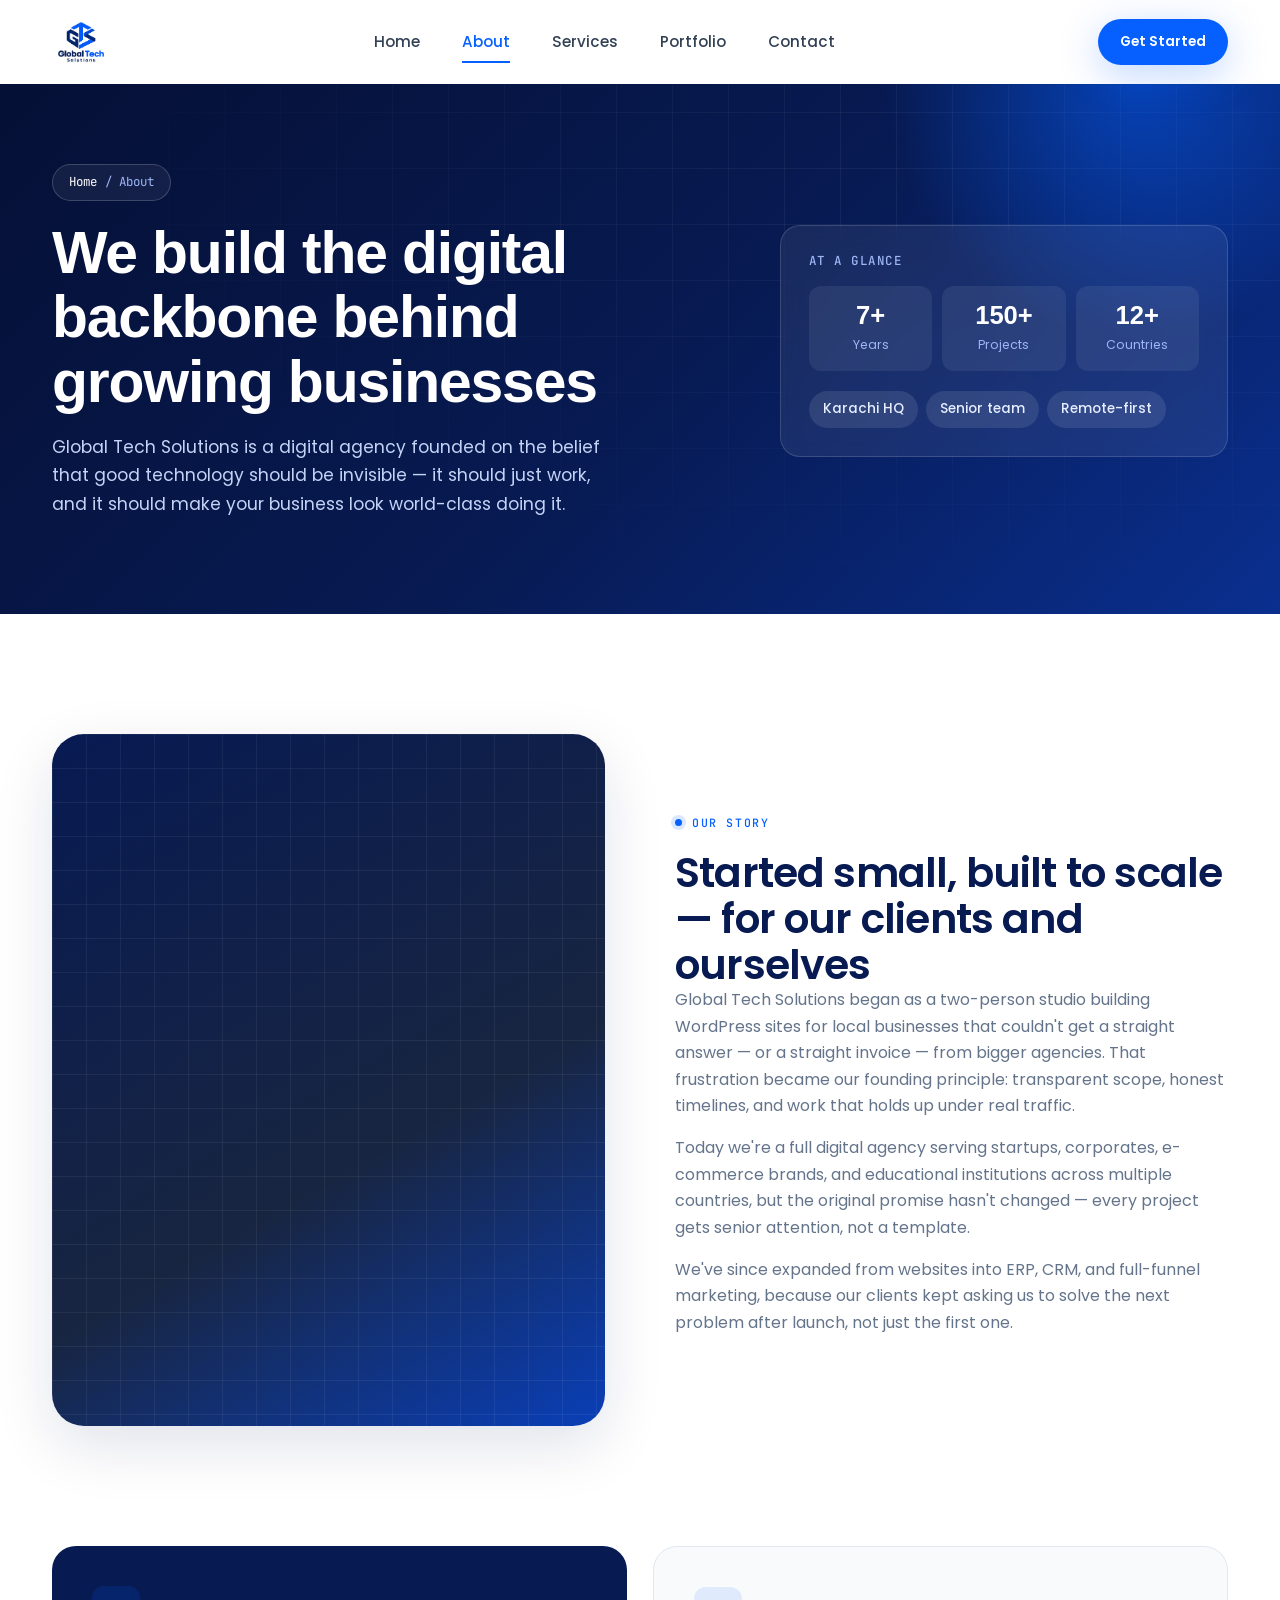
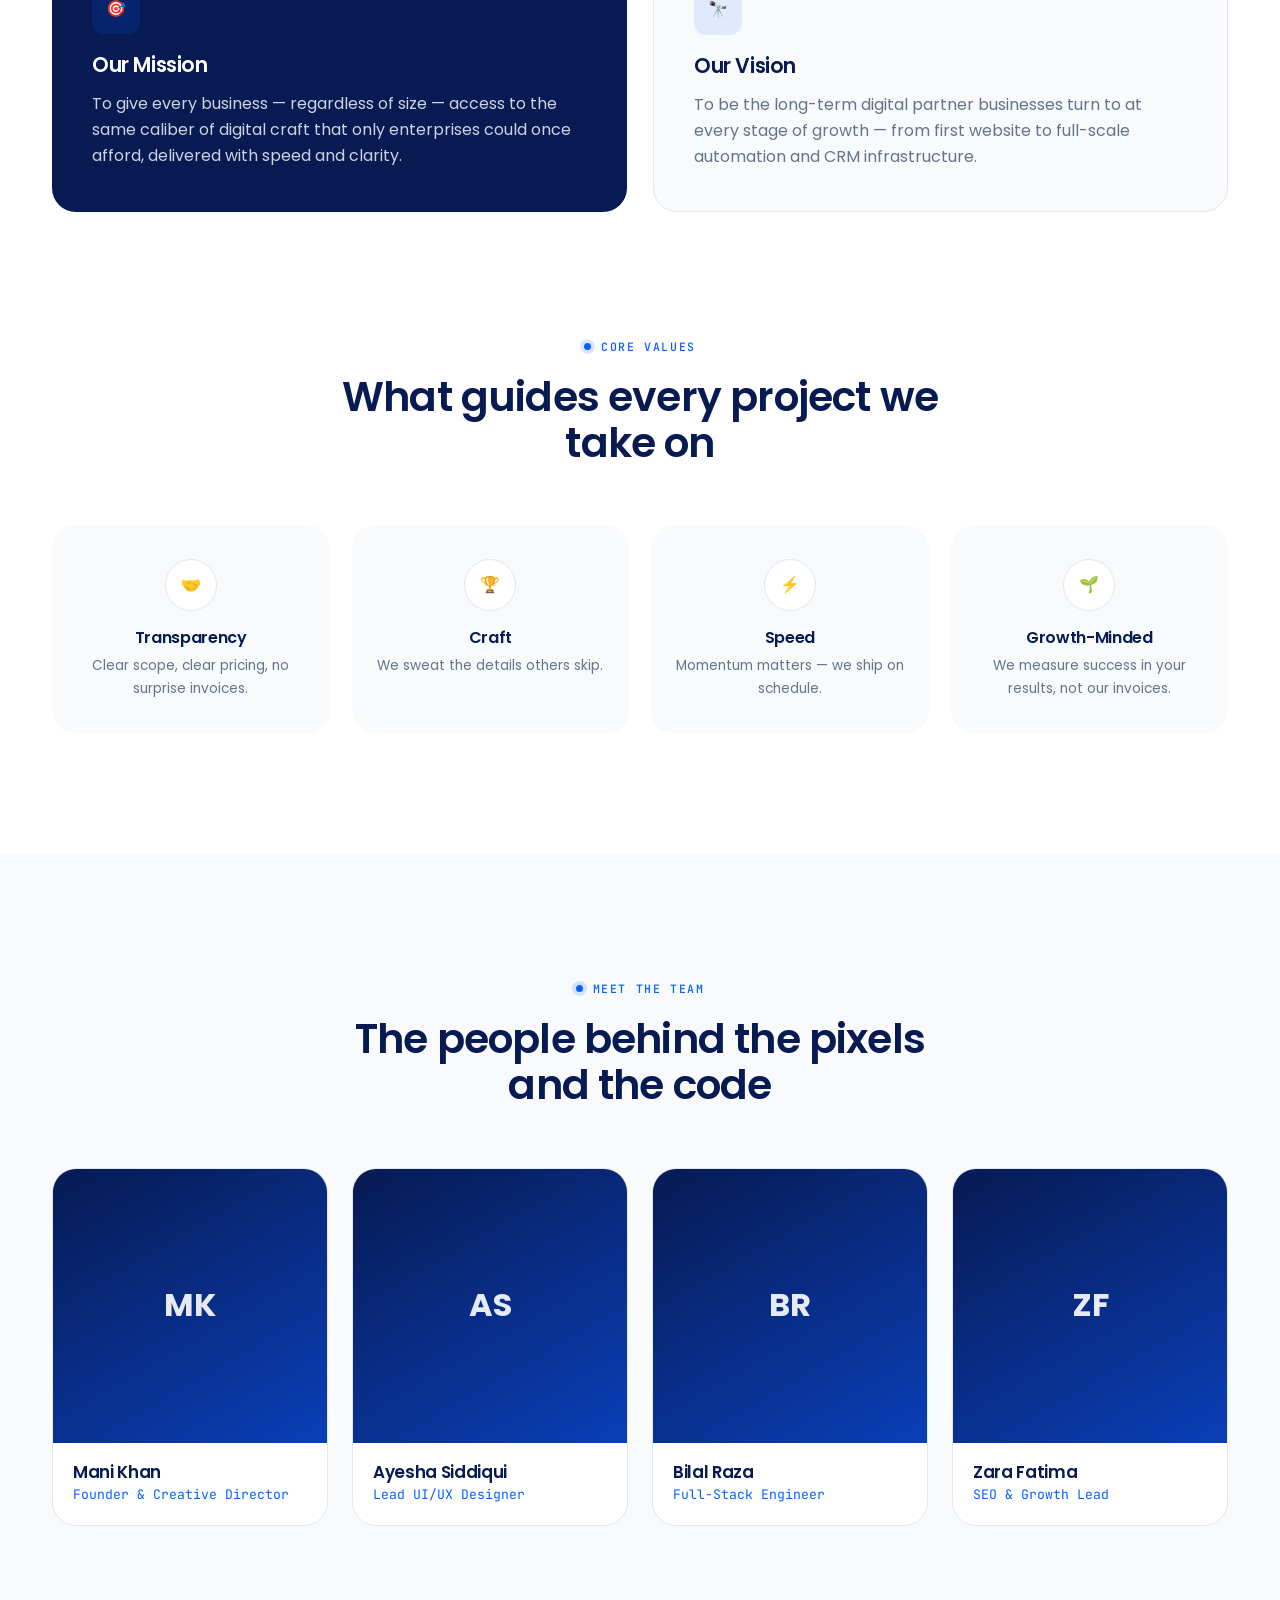
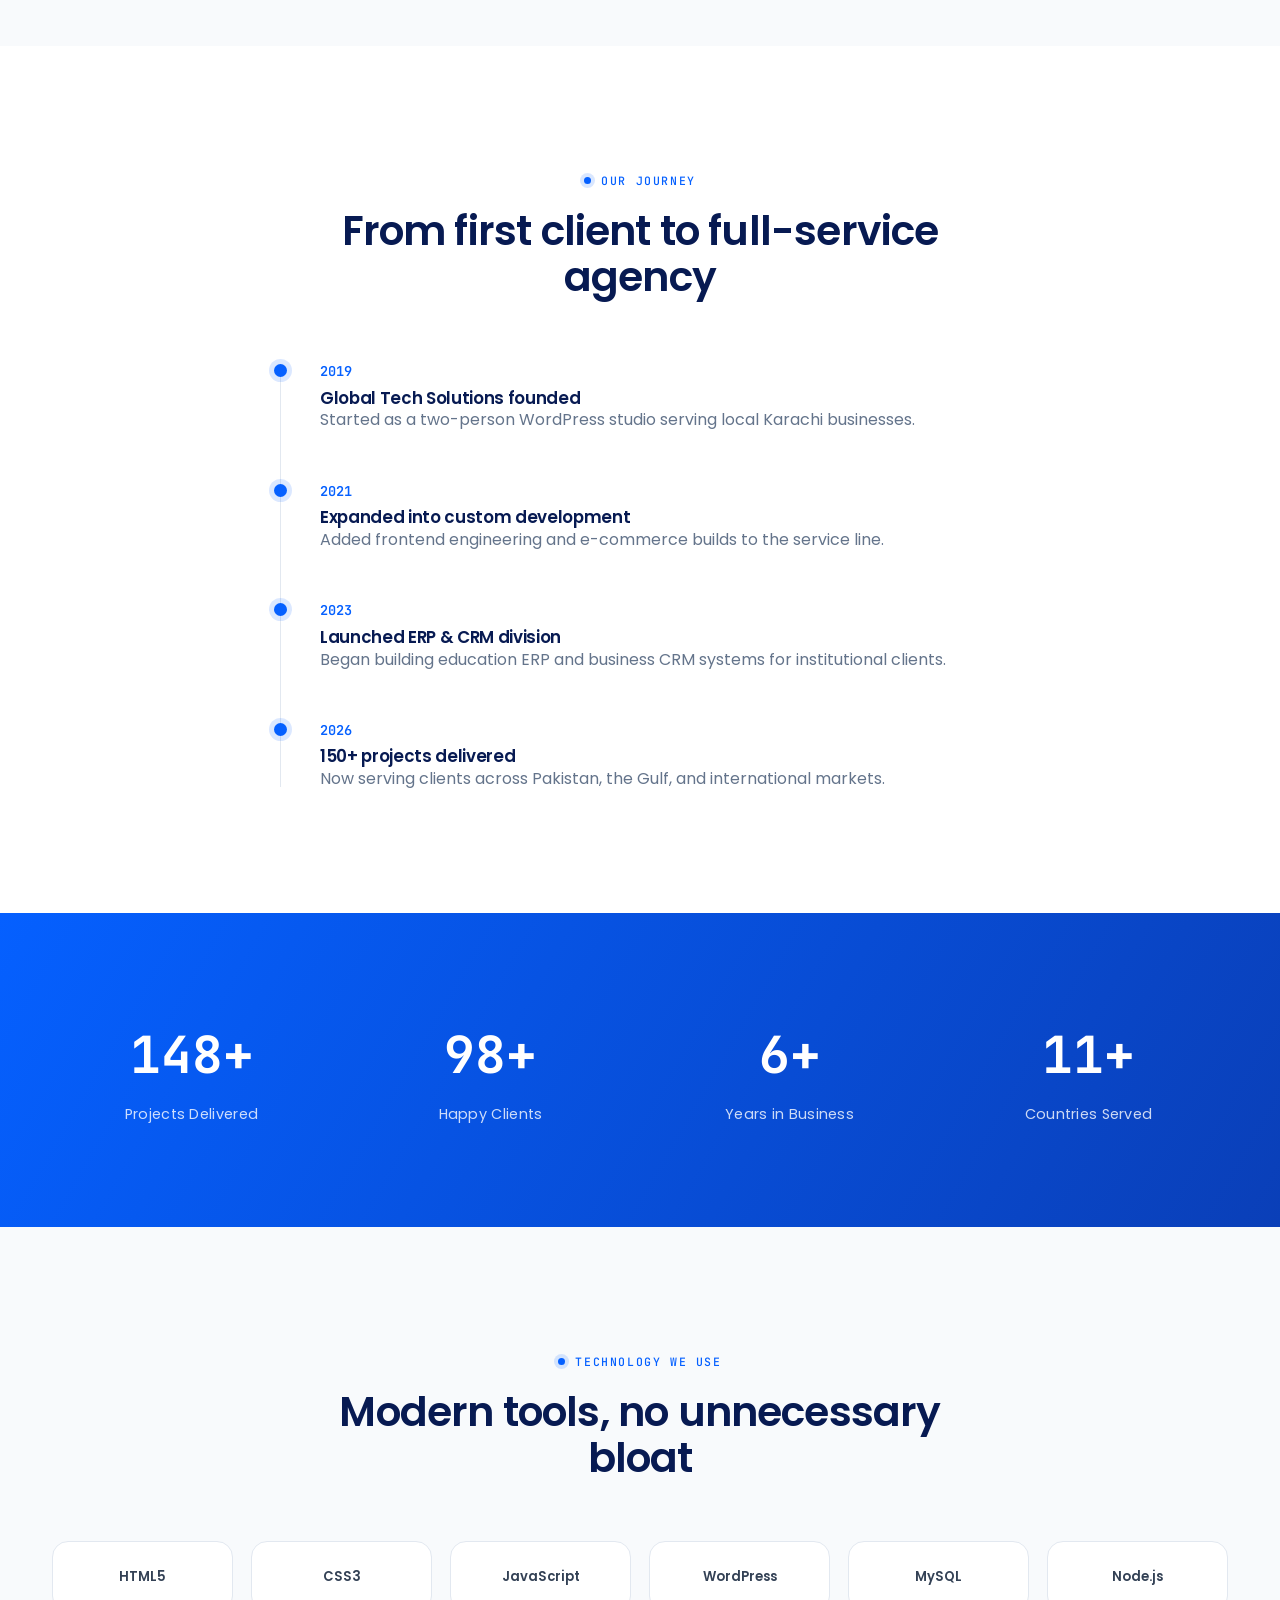
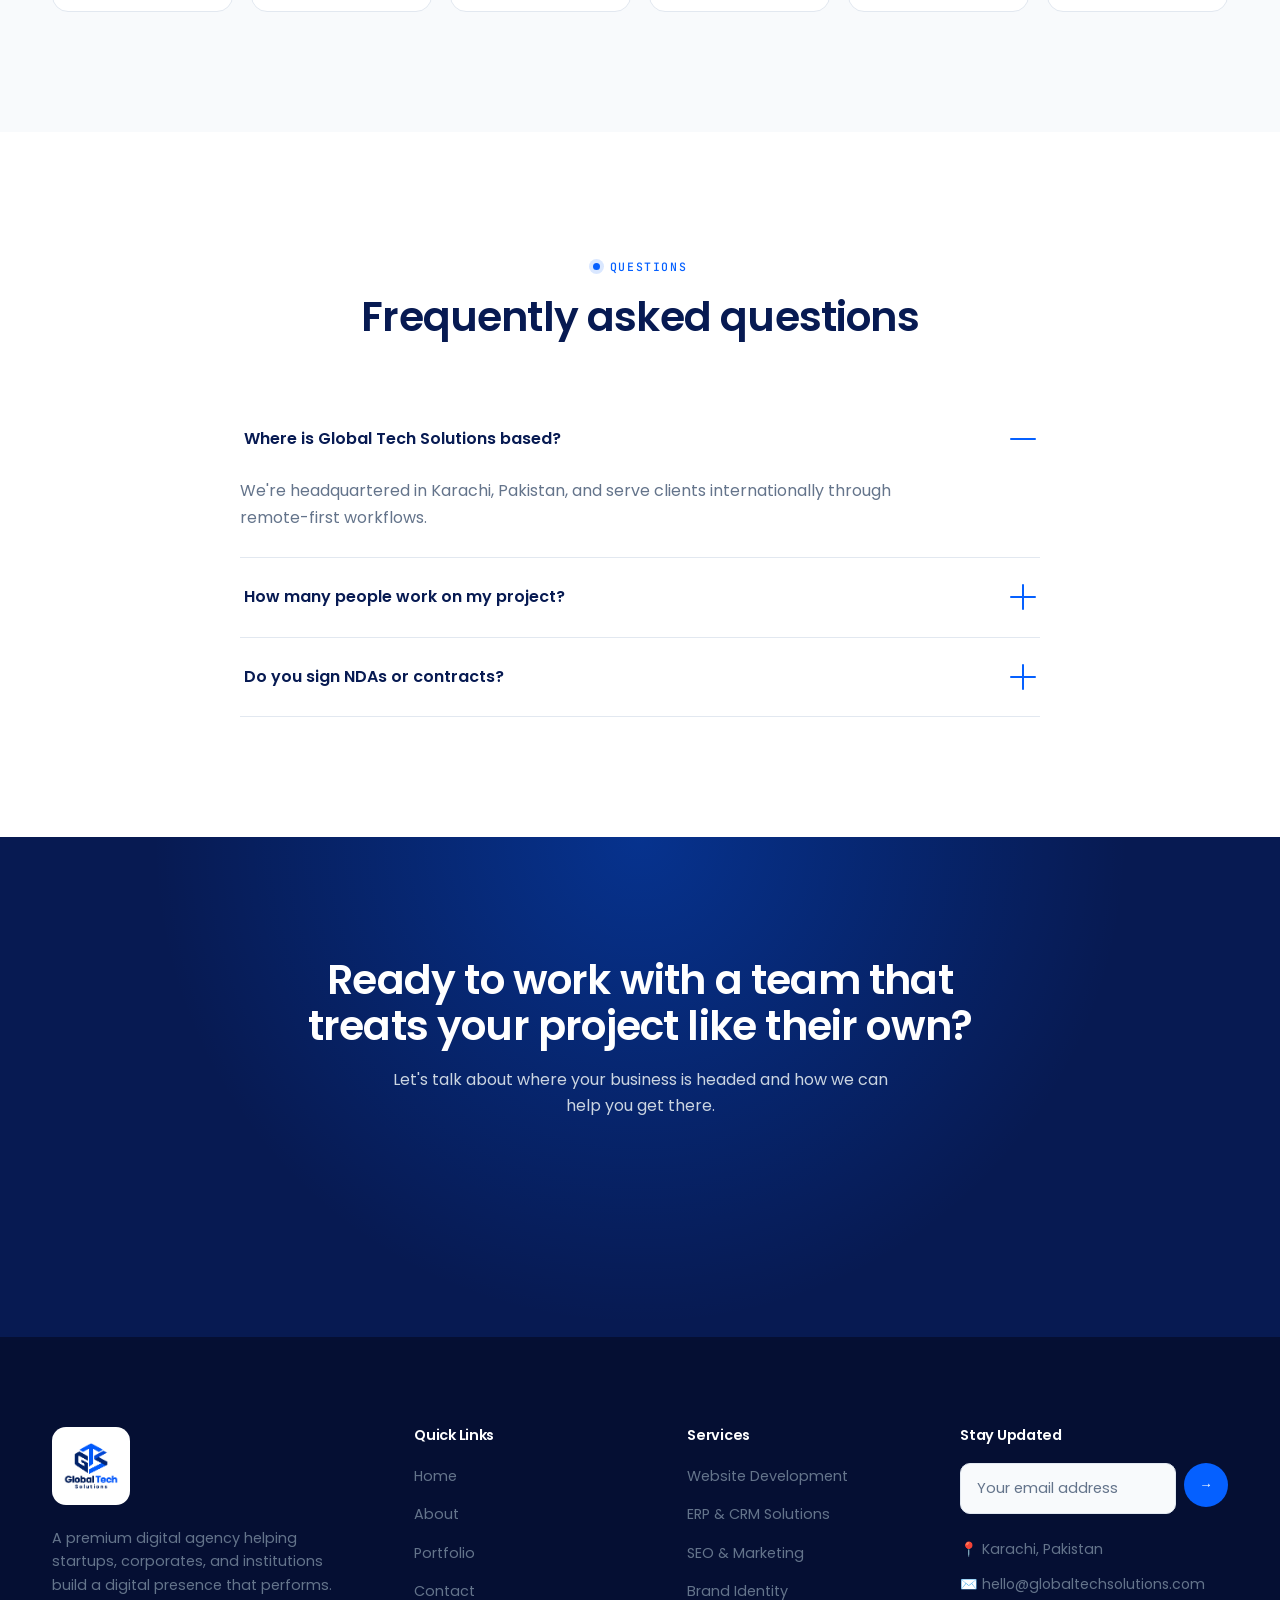
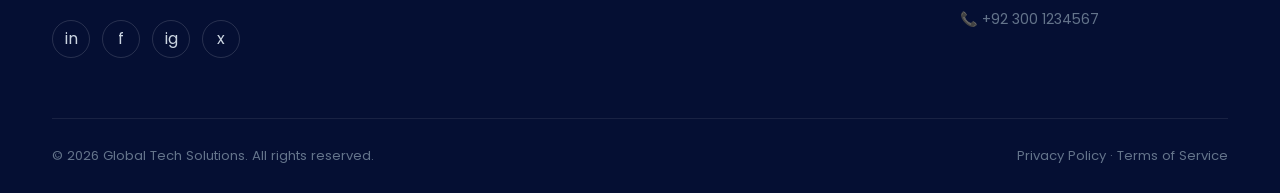
==== commit 378a4c88: "update files structue" ====
--- a/about.html
+++ b/about.html
@@ -4,32 +4,33 @@
 <head>
   <meta charset="UTF-8">
   <meta name="viewport" content="width=device-width, initial-scale=1.0">
-  <title>About Mani Corps — Our Story, Mission & Team</title>
+  <title>About Global Tech Solutions — Our Story, Mission & Team</title>
   <meta name="description"
-    content="Learn about Mani Corps — our story, mission, vision, core values, and the team behind our clients' digital growth.">
-  <meta property="og:title" content="About Mani Corps">
-  <meta property="og:description" content="The story, mission, and team behind Mani Corps.">
-  <meta name="theme-color" content="#0F172A">
+    content="Learn about Global Tech Solutions — our story, mission, vision, core values, and the team behind our clients' digital growth.">
+  <meta property="og:title" content="About Global Tech Solutions">
+  <meta property="og:description" content="The story, mission, and team behind Global Tech Solutions.">
+  <meta name="theme-color" content="#071A52">
   <link rel="preconnect" href="https://fonts.googleapis.com">
   <link rel="preconnect" href="https://fonts.gstatic.com" crossorigin>
   <link
     href="https://fonts.googleapis.com/css2?family=Poppins:wght@300;400;500;600;700&family=JetBrains+Mono:wght@400;500;600&display=swap"
     rel="stylesheet">
-  <link rel="stylesheet" href="./style.css">
-  <link rel="stylesheet" href="./animations.css">
-  <link rel="stylesheet" href="./responsive.css">
+  <link rel="icon" type="image/png" href="assets/logo.png">
+  <link rel="stylesheet" href="css/style.css">
+  <link rel="stylesheet" href="css/animations.css">
+  <link rel="stylesheet" href="css/responsive.css">
 </head>
 
 <body>
 
   <div class="loader" aria-hidden="true">
-    <div class="loader-mark"><span class="loader-node"></span>Mani Corps</div>
+    <div class="loader-mark"><img src="assets/logo.png" class="loader-logo" alt="Global Tech Solutions"></div>
   </div>
   <div class="scroll-progress"></div>
 
   <header class="navbar">
     <div class="nav-inner">
-      <a href="./index.html" class="logo"><span class="logo-mark"></span>Mani Corps</a>
+      <a href="./index.html" class="logo"><img src="assets/logo.png" class="logo-img" alt="Global Tech Solutions"></a>
       <nav class="nav-links" aria-label="Primary">
         <a href="./index.html">Home</a>
         <a href="./about.html" class="active">About</a>
@@ -55,10 +56,12 @@
 
   <section class="page-hero">
     <div class="container">
+      <div class="ph-copy">
       <div class="breadcrumb"><a href="./index.html">Home</a> / About</div>
       <h1>We build the digital backbone behind growing businesses</h1>
-      <p>Mani Corps is a digital agency founded on the belief that good technology should be invisible — it should just
-        work, and it should make your business look world-class doing it.</p>
+      <p>Global Tech Solutions is a digital agency founded on the belief that good technology should be invisible — it should just
+        work, and it should make your business look world-class doing it.</p></div>
+      <div class="ph-panel"><h3>At a glance</h3><div class="ph-stats"><div><b>7+</b><span>Years</span></div><div><b>150+</b><span>Projects</span></div><div><b>12+</b><span>Countries</span></div></div><div class="ph-tags"><span>Karachi HQ</span><span>Senior team</span><span>Remote-first</span></div></div>
     </div>
   </section>
 
@@ -72,7 +75,7 @@
       <div class="story-copy reveal right">
         <div class="eyebrow">Our Story</div>
         <h2>Started small, built to scale — for our clients and ourselves</h2>
-        <p>Mani Corps began as a two-person studio building WordPress sites for local businesses that couldn't get a
+        <p>Global Tech Solutions began as a two-person studio building WordPress sites for local businesses that couldn't get a
           straight answer — or a straight invoice — from bigger agencies. That frustration became our founding
           principle: transparent scope, honest timelines, and work that holds up under real traffic.</p>
         <p>Today we're a full digital agency serving startups, corporates, e-commerce brands, and educational
@@ -182,7 +185,7 @@
       <div class="timeline-list">
         <div class="timeline-item reveal">
           <div class="timeline-year">2019</div>
-          <h4>Mani Corps founded</h4>
+          <h4>Global Tech Solutions founded</h4>
           <p>Started as a two-person WordPress studio serving local Karachi businesses.</p>
         </div>
         <div class="timeline-item reveal">
@@ -252,7 +255,7 @@
       </div>
       <div class="faq-list reveal">
         <div class="faq-item open">
-          <div class="faq-q">Where is Mani Corps based?<span class="icon"></span></div>
+          <div class="faq-q">Where is Global Tech Solutions based?<span class="icon"></span></div>
           <div class="faq-a">
             <p>We're headquartered in Karachi, Pakistan, and serve clients internationally through remote-first
               workflows.</p>
@@ -291,7 +294,7 @@
     <div class="container">
       <div class="footer-grid">
         <div class="footer-brand">
-          <a href="./index.html" class="logo"><span class="logo-mark"></span>Mani Corps</a>
+          <a href="./index.html" class="logo"><img src="assets/logo.png" class="logo-img" alt="Global Tech Solutions"></a>
           <p>A premium digital agency helping startups, corporates, and institutions build a digital presence that
             performs.</p>
           <div class="social-row">
@@ -327,13 +330,13 @@
           </form>
           <ul class="footer-contact" style="margin-top:24px;">
             <li>📍 Karachi, Pakistan</li>
-            <li>✉️ hello@manicorps.com</li>
+            <li>✉️ hello@globaltechsolutions.com</li>
             <li>📞 +92 300 1234567</li>
           </ul>
         </div>
       </div>
       <div class="footer-bottom">
-        <span>© 2026 Mani Corps. All rights reserved.</span>
+        <span>© 2026 Global Tech Solutions. All rights reserved.</span>
         <span><a href="#">Privacy Policy</a> · <a href="#">Terms of Service</a></span>
       </div>
     </div>
@@ -341,9 +344,9 @@
 
   <button class="back-to-top" aria-label="Back to top">↑</button>
 
-  <script src="./navbar.js"></script>
-  <script src="./counter.js"></script>
-  <script src="./script.js"></script>
+  <script src="js/navbar.js"></script>
+  <script src="js/counter.js"></script>
+  <script src="js/script.js"></script>
 </body>
 
 </html>
--- a/css/style.css
+++ b/css/style.css
@@ -0,0 +1,793 @@
+/* ==========================================================================
+   GLOBAL TECH SOLUTIONS — CORE STYLESHEET
+   Design system: "Network Build" — a digital-infrastructure motif of nodes
+   and connecting traces, echoing "helping businesses build their digital
+   presence." Blue-slate palette, Poppins display/body, JetBrains Mono for
+   data/labels.
+   ========================================================================== */
+
+:root{
+  /* ---- Brand palette (client-specified) ---- */
+  --primary:        #0560FF;
+  --primary-dark:   #0A3FB8;
+  --primary-light:  #4D8DFF;
+  --dark:           #071A52;
+  --white:          #FFFFFF;
+  --bg:             #F8FAFC;
+  --accent:         #0560FF;
+  --success:        #22C55E;
+
+  /* ---- Supporting neutrals (derived, for depth) ---- */
+  --slate-900: #071A52;
+  --slate-700: #334155;
+  --slate-500: #64748B;
+  --slate-300: #CBD5E1;
+  --slate-200: #E2E8F0;
+  --slate-100: #F1F5F9;
+  --slate-50:  #F8FAFC;
+
+  /* ---- Elevation / glass ---- */
+  --glass-bg: rgba(255,255,255,0.6);
+  --glass-border: rgba(255,255,255,0.35);
+  --shadow-sm: 0 2px 8px rgba(7,26,82,0.06);
+  --shadow-md: 0 8px 24px rgba(7,26,82,0.08);
+  --shadow-lg: 0 20px 60px rgba(7,26,82,0.12);
+  --shadow-glow: 0 10px 40px rgba(5,96,255,0.25);
+
+  /* ---- Type ---- */
+  --font-display: 'Poppins', sans-serif;
+  --font-mono: 'JetBrains Mono', monospace;
+
+  /* ---- Radius ---- */
+  --r-sm: 10px;
+  --r-md: 16px;
+  --r-lg: 24px;
+  --r-xl: 32px;
+  --r-full: 999px;
+
+  /* ---- Layout ---- */
+  --container: 1240px;
+  --nav-h: 84px;
+
+  /* ---- Motion ---- */
+  --ease: cubic-bezier(.16,.84,.44,1);
+  --dur: .6s;
+}
+
+*,*::before,*::after{ box-sizing:border-box; margin:0; padding:0; }
+html{ scroll-behavior:smooth; }
+@media (prefers-reduced-motion: reduce){
+  html{ scroll-behavior:auto; }
+  *,*::before,*::after{ animation-duration:.001ms !important; animation-iteration-count:1 !important; transition-duration:.001ms !important; scroll-behavior:auto !important; }
+}
+
+body{
+  font-family:var(--font-display);
+  color:var(--slate-700);
+  background:var(--bg);
+  font-weight:400;
+  line-height:1.65;
+  -webkit-font-smoothing:antialiased;
+  overflow-x:hidden;
+}
+
+img{ max-width:100%; display:block; }
+a{ color:inherit; text-decoration:none; }
+ul{ list-style:none; }
+button{ font-family:inherit; cursor:pointer; border:none; background:none; }
+input,textarea,select{ font-family:inherit; }
+
+::selection{ background:var(--primary); color:var(--white); }
+
+:focus-visible{
+  outline:2px solid var(--primary);
+  outline-offset:3px;
+  border-radius:4px;
+}
+
+.container{
+  width:100%;
+  max-width:var(--container);
+  margin-inline:auto;
+  padding-inline:32px;
+}
+
+section{ position:relative; }
+
+/* ---- Typography scale ---- */
+h1,h2,h3,h4{ font-family:var(--font-display); color:var(--dark); font-weight:600; letter-spacing:-0.02em; line-height:1.12; }
+h1{ font-size:clamp(2.6rem, 4.6vw, 4.4rem); font-weight:700; }
+h2{ font-size:clamp(2rem, 3.2vw, 2.85rem); font-weight:600; }
+h3{ font-size:clamp(1.25rem, 1.6vw, 1.5rem); font-weight:600; }
+h4{ font-size:1.05rem; font-weight:600; }
+p{ color:var(--slate-500); }
+
+.eyebrow{
+  display:inline-flex;
+  align-items:center;
+  gap:10px;
+  font-family:var(--font-mono);
+  font-size:.72rem;
+  letter-spacing:.14em;
+  text-transform:uppercase;
+  color:var(--primary);
+  font-weight:500;
+  margin-bottom:18px;
+}
+.eyebrow::before{
+  content:'';
+  width:7px; height:7px;
+  border-radius:50%;
+  background:var(--primary);
+  box-shadow:0 0 0 4px rgba(5,96,255,.15);
+}
+
+.section-head{ max-width:640px; margin-bottom:60px; }
+.section-head.center{ margin-inline:auto; text-align:center; }
+.section-head p{ margin-top:16px; font-size:1.05rem; }
+
+/* ---- Buttons ---- */
+.btn{
+  position:relative;
+  display:inline-flex;
+  align-items:center;
+  justify-content:center;
+  gap:10px;
+  padding:16px 30px;
+  border-radius:var(--r-full);
+  font-weight:600;
+  font-size:.95rem;
+  overflow:hidden;
+  transition:transform .35s var(--ease), box-shadow .35s var(--ease), background .35s;
+  white-space:nowrap;
+}
+.btn:active{ transform:scale(.97); }
+.btn-primary{
+  background:var(--primary);
+  color:var(--white);
+  box-shadow:var(--shadow-glow);
+}
+.btn-primary:hover{ background:var(--primary-dark); transform:translateY(-3px); box-shadow:0 16px 44px rgba(5,96,255,.34); }
+.btn-ghost{
+  background:var(--white);
+  color:var(--dark);
+  border:1px solid var(--slate-200);
+}
+.btn-ghost:hover{ border-color:var(--primary); color:var(--primary); transform:translateY(-3px); box-shadow:var(--shadow-md); }
+.btn-dark{ background:var(--dark); color:var(--white); }
+.btn-dark:hover{ background:#1e293b; transform:translateY(-3px); box-shadow:var(--shadow-lg); }
+.btn-sm{ padding:12px 22px; font-size:.85rem; }
+.btn-block{ width:100%; }
+
+.ripple{ position:absolute; border-radius:50%; background:rgba(255,255,255,.55); transform:scale(0); animation:ripple .6s linear; pointer-events:none; }
+@keyframes ripple{ to{ transform:scale(3); opacity:0; } }
+
+/* ==========================================================================
+   LOADING SCREEN
+   ========================================================================== */
+.loader{
+  position:fixed; inset:0; z-index:9999;
+  background:var(--dark);
+  display:flex; align-items:center; justify-content:center;
+  transition:opacity .6s var(--ease), visibility .6s var(--ease);
+}
+.loader.hide{ opacity:0; visibility:hidden; }
+.loader-mark{
+  font-family:var(--font-display);
+  font-weight:700;
+  font-size:1.6rem;
+  color:var(--white);
+  display:flex; align-items:center; gap:14px;
+}
+.loader-node{
+  width:14px; height:14px;
+  border-radius:50%;
+  background:var(--primary);
+  box-shadow:0 0 0 0 rgba(5,96,255,.6);
+  animation:pulseNode 1.1s ease-in-out infinite;
+}
+@keyframes pulseNode{
+  0%{ box-shadow:0 0 0 0 rgba(5,96,255,.55); }
+  70%{ box-shadow:0 0 0 16px rgba(5,96,255,0); }
+  100%{ box-shadow:0 0 0 0 rgba(5,96,255,0); }
+}
+
+/* ---- Scroll progress bar ---- */
+.scroll-progress{
+  position:fixed; top:0; left:0; height:3px;
+  background:linear-gradient(90deg,var(--primary),var(--primary-light));
+  width:0%; z-index:1001;
+  transition:width .1s linear;
+}
+
+/* ==========================================================================
+   NAVBAR
+   ========================================================================== */
+.navbar{
+  position:fixed; top:0; left:0; right:0; z-index:1000;
+  height:var(--nav-h);
+  display:flex; align-items:center;
+  background:transparent;
+  transition:background .4s var(--ease), box-shadow .4s var(--ease), height .4s var(--ease), backdrop-filter .4s;
+}
+.navbar.solid{
+  background:rgba(255,255,255,.75);
+  backdrop-filter:blur(16px) saturate(160%);
+  -webkit-backdrop-filter:blur(16px) saturate(160%);
+  box-shadow:0 1px 0 rgba(7,26,82,.06), 0 12px 30px rgba(7,26,82,.05);
+  height:72px;
+}
+.nav-inner{
+  width:100%; max-width:var(--container); margin-inline:auto; padding-inline:32px;
+  display:flex; align-items:center; justify-content:space-between;
+}
+.logo{ display:flex; align-items:center; gap:10px; font-weight:700; font-size:1.25rem; color:var(--dark); }
+.logo-mark{
+  width:38px; height:38px; border-radius:11px;
+  background:linear-gradient(135deg,var(--primary),var(--primary-light));
+  position:relative; display:flex; align-items:center; justify-content:center;
+  box-shadow:0 6px 18px rgba(5,96,255,.35);
+}
+.logo-mark::after{
+  content:''; width:12px; height:12px; border-radius:50%;
+  background:var(--white);
+}
+.navbar.transparent-hero .logo{ color:var(--white); }
+.navbar.transparent-hero.solid .logo{ color:var(--dark); }
+
+.nav-links{ display:flex; align-items:center; gap:42px; }
+.nav-links a{
+  font-size:.95rem; font-weight:500; color:var(--slate-700);
+  position:relative; padding:6px 0;
+}
+.navbar.transparent-hero:not(.solid) .nav-links a{ color:rgba(255,255,255,.85); }
+.nav-links a::after{
+  content:''; position:absolute; left:0; bottom:-2px; width:0; height:2px;
+  background:var(--primary); transition:width .3s var(--ease);
+}
+.nav-links a:hover::after, .nav-links a.active::after{ width:100%; }
+.nav-links a.active{ color:var(--primary); }
+.navbar.transparent-hero:not(.solid) .nav-links a.active{ color:var(--white); }
+
+.nav-cta{ display:flex; align-items:center; gap:18px; }
+.nav-toggle{
+  display:none; flex-direction:column; gap:5px; width:32px; z-index:1100;
+}
+.nav-toggle span{ height:2px; width:100%; background:var(--dark); transition:all .35s var(--ease); border-radius:2px; }
+.navbar.transparent-hero:not(.solid) .nav-toggle span{ background:var(--white); }
+.nav-toggle.open span:nth-child(1){ transform:translateY(7px) rotate(45deg); }
+.nav-toggle.open span:nth-child(2){ opacity:0; }
+.nav-toggle.open span:nth-child(3){ transform:translateY(-7px) rotate(-45deg); }
+
+.mobile-menu{
+  position:fixed; inset:0; background:var(--white); z-index:1050;
+  display:flex; flex-direction:column; align-items:center; justify-content:center; gap:32px;
+  transform:translateY(-100%); transition:transform .5s var(--ease);
+}
+.mobile-menu.open{ transform:translateY(0); }
+.mobile-menu a{ font-size:1.6rem; font-weight:600; color:var(--dark); }
+.mobile-menu a.active{ color:var(--primary); }
+
+/* ==========================================================================
+   HERO
+   ========================================================================== */
+.hero{
+  min-height:100vh;
+  display:flex; align-items:center;
+  background:var(--dark);
+  position:relative; overflow:hidden;
+  padding-top:var(--nav-h);
+}
+.hero::before{
+  content:''; position:absolute; inset:0;
+  background:
+    radial-gradient(circle at 18% 20%, rgba(5,96,255,.35), transparent 45%),
+    radial-gradient(circle at 85% 75%, rgba(59,130,246,.25), transparent 50%);
+  pointer-events:none;
+}
+.hero-network{ position:absolute; inset:0; width:100%; height:100%; opacity:.55; }
+.hero-network circle{ fill:var(--primary-light); }
+.hero-network line{ stroke:rgba(96,165,250,.35); stroke-width:1; }
+.hero-network .node-pulse{ animation:nodeGlow 3.4s ease-in-out infinite; }
+@keyframes nodeGlow{ 0%,100%{ opacity:.35; } 50%{ opacity:1; } }
+
+.hero .container{
+  position:relative; z-index:2;
+  display:grid; grid-template-columns:1.05fr .95fr; gap:60px; align-items:center;
+  padding-block:80px 60px;
+}
+.hero-eyebrow{ color:var(--primary-light); }
+.hero-eyebrow::before{ background:var(--primary-light); box-shadow:0 0 0 4px rgba(96,165,250,.2); }
+.hero h1{ color:var(--white); }
+.hero h1 .type-cursor{ display:inline-block; width:4px; background:var(--primary-light); margin-left:4px; animation:blink 1s step-end infinite; }
+@keyframes blink{ 50%{ opacity:0; } }
+.hero p.lead{ color:var(--slate-300); font-size:1.15rem; max-width:520px; margin-top:22px; }
+.hero-ctas{ display:flex; gap:18px; margin-top:38px; flex-wrap:wrap; }
+
+.hero-visual{ position:relative; height:520px; }
+.laptop{
+  position:absolute; left:50%; top:50%; transform:translate(-50%,-50%);
+  width:420px;
+}
+.laptop-screen{
+  width:100%; aspect-ratio:16/10.4;
+  background:linear-gradient(160deg,#12203f,#0b1327);
+  border:6px solid #1e2a45; border-bottom:none;
+  border-radius:14px 14px 0 0;
+  padding:16px;
+  box-shadow:0 40px 80px rgba(0,0,0,.45);
+}
+.laptop-base{
+  width:112%; margin-left:-6%; height:16px;
+  background:linear-gradient(#22304d,#141d33);
+  border-radius:0 0 10px 10px;
+}
+.laptop-base::after{
+  content:''; display:block; width:80px; height:5px; background:#0b1327; border-radius:0 0 6px 6px; margin-inline:auto;
+}
+.screen-ui-bar{ display:flex; gap:6px; margin-bottom:12px; }
+.screen-ui-bar span{ width:8px; height:8px; border-radius:50%; background:#33456b; }
+.screen-ui-block{ background:rgba(255,255,255,.06); border-radius:8px; height:14px; margin-bottom:9px; }
+.screen-ui-block.w60{ width:60%; }
+.screen-ui-block.w80{ width:80%; }
+.screen-ui-block.w40{ width:40%; height:34px; background:linear-gradient(135deg,var(--primary),var(--primary-light)); opacity:.85; }
+.screen-grid{ display:grid; grid-template-columns:1fr 1fr; gap:8px; margin-top:10px; }
+.screen-grid div{ background:rgba(255,255,255,.05); border-radius:8px; height:48px; }
+
+.float-card{
+  position:absolute;
+  background:var(--glass-bg);
+  backdrop-filter:blur(14px);
+  border:1px solid var(--glass-border);
+  border-radius:var(--r-md);
+  padding:14px 18px;
+  display:flex; align-items:center; gap:12px;
+  box-shadow:var(--shadow-lg);
+  font-size:.85rem; font-weight:600; color:var(--dark);
+  animation:floatY 5s ease-in-out infinite;
+}
+.float-card .dot{ width:34px; height:34px; border-radius:10px; display:flex; align-items:center; justify-content:center; font-size:16px; }
+.fc-1{ top:6%; left:-6%; animation-delay:.2s; }
+.fc-1 .dot{ background:#dbeafe; }
+.fc-2{ top:38%; right:-10%; animation-delay:1s; }
+.fc-2 .dot{ background:#dcfce7; }
+.fc-3{ bottom:16%; left:-2%; animation-delay:1.8s; }
+.fc-3 .dot{ background:#ede9fe; }
+.fc-4{ bottom:-2%; right:6%; animation-delay:2.6s; }
+.fc-4 .dot{ background:#fef3c7; }
+@keyframes floatY{ 0%,100%{ transform:translateY(0); } 50%{ transform:translateY(-14px); } }
+
+.scroll-cue{
+  position:absolute; bottom:26px; left:50%; transform:translateX(-50%);
+  display:flex; flex-direction:column; align-items:center; gap:8px;
+  color:var(--slate-300); font-family:var(--font-mono); font-size:.7rem; letter-spacing:.1em;
+  z-index:2;
+}
+.scroll-cue .line{ width:1px; height:34px; background:linear-gradient(var(--primary-light), transparent); animation:scrollLine 1.8s ease-in-out infinite; }
+@keyframes scrollLine{ 0%{ transform:scaleY(0); transform-origin:top; } 50%{ transform:scaleY(1); transform-origin:top; } 51%{ transform-origin:bottom; } 100%{ transform:scaleY(0); transform-origin:bottom; } }
+
+/* ==========================================================================
+   TRUSTED / LOGOS
+   ========================================================================== */
+.trusted{ padding:56px 0; background:var(--white); border-bottom:1px solid var(--slate-200); }
+.trusted-label{ text-align:center; font-family:var(--font-mono); font-size:.75rem; letter-spacing:.14em; text-transform:uppercase; color:var(--slate-500); margin-bottom:32px; }
+.logo-row{ display:flex; align-items:center; justify-content:space-between; gap:36px; flex-wrap:wrap; }
+.logo-chip{ font-family:var(--font-display); font-weight:600; color:var(--slate-300); font-size:1.15rem; letter-spacing:.02em; filter:grayscale(1); opacity:.75; transition:opacity .3s, filter .3s; }
+.logo-chip:hover{ opacity:1; filter:grayscale(0); color:var(--primary); }
+
+/* ==========================================================================
+   ABOUT PREVIEW
+   ========================================================================== */
+.about-preview{ padding:120px 0; background:var(--bg); }
+.about-preview .container{ display:grid; grid-template-columns:.9fr 1.1fr; gap:70px; align-items:center; }
+.about-visual{ position:relative; }
+.about-frame{
+  aspect-ratio:4/4.6; border-radius:var(--r-xl);
+  background:linear-gradient(150deg,var(--dark),#182541 60%, var(--primary-dark));
+  position:relative; overflow:hidden;
+  box-shadow:var(--shadow-lg);
+}
+.about-frame .grid-overlay{ position:absolute; inset:0; background-image:linear-gradient(rgba(255,255,255,.06) 1px, transparent 1px), linear-gradient(90deg, rgba(255,255,255,.06) 1px, transparent 1px); background-size:34px 34px; }
+.about-badge{
+  position:absolute; bottom:-24px; right:-24px;
+  background:var(--white); border-radius:var(--r-lg); padding:22px 26px;
+  box-shadow:var(--shadow-lg); text-align:center;
+}
+.about-badge .num{ font-family:var(--font-mono); font-size:2rem; font-weight:700; color:var(--primary); }
+.about-badge .label{ font-size:.78rem; color:var(--slate-500); }
+.about-copy p{ margin-bottom:18px; }
+.value-tags{ display:flex; gap:12px; flex-wrap:wrap; margin-top:26px; }
+.value-tags span{ font-family:var(--font-mono); font-size:.75rem; padding:8px 14px; border:1px solid var(--slate-200); border-radius:var(--r-full); color:var(--slate-700); }
+
+/* ==========================================================================
+   SERVICES GRID
+   ========================================================================== */
+.services{ padding:120px 0; background:var(--white); }
+.service-grid{ display:grid; grid-template-columns:repeat(4,1fr); gap:24px; }
+.service-card{
+  background:var(--bg); border:1px solid var(--slate-200); border-radius:var(--r-lg);
+  padding:34px 28px; position:relative; overflow:hidden;
+  transition:transform .45s var(--ease), box-shadow .45s var(--ease), background .45s;
+}
+.service-card::before{
+  content:''; position:absolute; inset:0; opacity:0;
+  background:linear-gradient(160deg, rgba(5,96,255,.08), transparent 60%);
+  transition:opacity .4s;
+}
+.service-card:hover{ transform:translateY(-8px); box-shadow:var(--shadow-lg); background:var(--white); border-color:transparent; }
+.service-card:hover::before{ opacity:1; }
+.service-icon{
+  width:52px; height:52px; border-radius:14px;
+  background:linear-gradient(135deg,var(--primary),var(--primary-light));
+  display:flex; align-items:center; justify-content:center;
+  margin-bottom:22px; box-shadow:0 10px 24px rgba(5,96,255,.28);
+  color:var(--white);
+}
+.service-card h4{ margin-bottom:10px; }
+.service-card p{ font-size:.92rem; }
+.service-link{ display:inline-flex; align-items:center; gap:6px; margin-top:16px; font-size:.85rem; font-weight:600; color:var(--primary); }
+.services-more{ text-align:center; margin-top:50px; }
+
+/* ==========================================================================
+   WHY CHOOSE US
+   ========================================================================== */
+.why{ padding:120px 0; background:var(--dark); position:relative; overflow:hidden; }
+.why::before{ content:''; position:absolute; inset:0; background:radial-gradient(circle at 80% 20%, rgba(5,96,255,.22), transparent 55%); }
+.why .section-head h2, .why .section-head p{ color:var(--white); }
+.why .section-head p{ color:var(--slate-300); }
+.why-grid{ display:grid; grid-template-columns:repeat(3,1fr); gap:26px; position:relative; z-index:1; }
+.why-card{
+  background:rgba(255,255,255,.04); border:1px solid rgba(255,255,255,.08);
+  border-radius:var(--r-lg); padding:30px; backdrop-filter:blur(6px);
+  transition:transform .4s var(--ease), background .4s;
+}
+.why-card:hover{ transform:translateY(-6px); background:rgba(255,255,255,.07); }
+.why-card .why-icon{ width:44px; height:44px; border-radius:12px; background:rgba(5,96,255,.18); display:flex; align-items:center; justify-content:center; margin-bottom:18px; color:var(--primary-light); }
+.why-card h4{ color:var(--white); margin-bottom:8px; }
+.why-card p{ color:var(--slate-300); font-size:.92rem; }
+
+/* ==========================================================================
+   PROCESS
+   ========================================================================== */
+.process{ padding:120px 0; background:var(--bg); }
+.process-track{ position:relative; display:grid; grid-template-columns:repeat(7,1fr); gap:16px; }
+.process-track::before{
+  content:''; position:absolute; top:26px; left:6%; right:6%; height:1px;
+  background:repeating-linear-gradient(90deg, var(--slate-300) 0 8px, transparent 8px 16px);
+}
+.process-step{ position:relative; text-align:center; }
+.process-num{
+  width:52px; height:52px; border-radius:50%; margin-inline:auto 0; margin-inline:auto;
+  background:var(--white); border:2px solid var(--primary); color:var(--primary);
+  display:flex; align-items:center; justify-content:center; font-family:var(--font-mono); font-weight:600;
+  position:relative; z-index:1; margin-bottom:18px; transition:all .4s var(--ease);
+}
+.process-step:hover .process-num{ background:var(--primary); color:var(--white); box-shadow:var(--shadow-glow); }
+.process-step h4{ font-size:.95rem; margin-bottom:6px; }
+.process-step p{ font-size:.8rem; }
+
+/* ==========================================================================
+   STATS
+   ========================================================================== */
+.stats{ padding:90px 0; background:linear-gradient(120deg,var(--primary),var(--primary-dark)); }
+.stats-grid{ display:grid; grid-template-columns:repeat(4,1fr); gap:20px; text-align:center; }
+.stat-num{ font-family:var(--font-mono); font-size:clamp(2.2rem,4vw,3.2rem); font-weight:700; color:var(--white); }
+.stat-label{ color:rgba(255,255,255,.8); font-size:.9rem; margin-top:6px; letter-spacing:.02em; }
+
+/* ==========================================================================
+   PORTFOLIO PREVIEW / GRID
+   ========================================================================== */
+.portfolio{ padding:120px 0; background:var(--white); }
+.portfolio-filters{ display:flex; gap:12px; flex-wrap:wrap; margin-bottom:44px; }
+.filter-btn{
+  padding:11px 22px; border-radius:var(--r-full); border:1px solid var(--slate-200);
+  font-size:.85rem; font-weight:500; color:var(--slate-700); transition:all .3s var(--ease);
+}
+.filter-btn:hover{ border-color:var(--primary); color:var(--primary); }
+.filter-btn.active{ background:var(--dark); color:var(--white); border-color:var(--dark); }
+.portfolio-grid{ display:grid; grid-template-columns:repeat(3,1fr); gap:26px; }
+.portfolio-card{
+  border-radius:var(--r-lg); overflow:hidden; background:var(--bg);
+  border:1px solid var(--slate-200); transition:transform .45s var(--ease), box-shadow .45s var(--ease);
+  cursor:pointer;
+}
+.portfolio-card:hover{ transform:translateY(-8px); box-shadow:var(--shadow-lg); }
+.portfolio-thumb{
+  aspect-ratio:4/3; position:relative; overflow:hidden;
+  display:flex; align-items:center; justify-content:center;
+  background:linear-gradient(135deg,var(--dark),var(--primary-dark));
+}
+.portfolio-thumb .grid-overlay{ position:absolute; inset:0; background-image:linear-gradient(rgba(255,255,255,.08) 1px, transparent 1px), linear-gradient(90deg, rgba(255,255,255,.08) 1px, transparent 1px); background-size:24px 24px; }
+.portfolio-thumb span.tag{ position:relative; z-index:1; font-family:var(--font-mono); font-size:.75rem; color:rgba(255,255,255,.85); border:1px solid rgba(255,255,255,.3); padding:6px 14px; border-radius:var(--r-full); }
+.portfolio-body{ padding:22px; }
+.portfolio-body .cat{ font-family:var(--font-mono); font-size:.72rem; color:var(--primary); text-transform:uppercase; letter-spacing:.08em; }
+.portfolio-body h4{ margin-top:8px; margin-bottom:6px; }
+.portfolio-body p{ font-size:.88rem; }
+.portfolio-hidden{ display:none; }
+
+/* ==========================================================================
+   TESTIMONIALS
+   ========================================================================== */
+.testimonials{ padding:120px 0; background:var(--bg); }
+.t-slider{ position:relative; max-width:820px; margin-inline:auto; overflow:hidden; }
+.t-track{ display:flex; transition:transform .6s var(--ease); }
+.t-slide{ min-width:100%; padding:10px; }
+.t-card{
+  background:var(--white); border:1px solid var(--slate-200); border-radius:var(--r-xl);
+  padding:48px; text-align:center; box-shadow:var(--shadow-md);
+}
+.t-quote{ font-size:1.2rem; color:var(--dark); font-weight:500; line-height:1.6; margin-bottom:26px; }
+.t-person{ display:flex; align-items:center; justify-content:center; gap:14px; }
+.t-avatar{ width:48px; height:48px; border-radius:50%; background:linear-gradient(135deg,var(--primary),var(--primary-light)); display:flex; align-items:center; justify-content:center; color:var(--white); font-weight:600; }
+.t-name{ font-weight:600; color:var(--dark); font-size:.92rem; }
+.t-role{ font-size:.8rem; color:var(--slate-500); }
+.t-nav{ display:flex; justify-content:center; gap:10px; margin-top:30px; }
+.t-dot{ width:9px; height:9px; border-radius:50%; background:var(--slate-300); transition:all .3s; }
+.t-dot.active{ background:var(--primary); width:26px; border-radius:5px; }
+
+/* ==========================================================================
+   FAQ
+   ========================================================================== */
+.faq{ padding:120px 0; background:var(--white); }
+.faq-list{ max-width:800px; margin-inline:auto; }
+.faq-item{ border-bottom:1px solid var(--slate-200); }
+.faq-q{ display:flex; align-items:center; justify-content:space-between; padding:26px 4px; font-weight:600; color:var(--dark); }
+.faq-q .icon{ width:26px; height:26px; flex-shrink:0; position:relative; }
+.faq-q .icon::before, .faq-q .icon::after{ content:''; position:absolute; background:var(--primary); border-radius:2px; transition:transform .3s var(--ease); }
+.faq-q .icon::before{ width:100%; height:2px; top:50%; left:0; transform:translateY(-50%); }
+.faq-q .icon::after{ width:2px; height:100%; left:50%; top:0; transform:translateX(-50%); }
+.faq-item.open .faq-q .icon::after{ transform:translateX(-50%) rotate(90deg); opacity:0; }
+.faq-a{ max-height:0; overflow:hidden; transition:max-height .4s var(--ease); }
+.faq-a p{ padding-bottom:26px; max-width:680px; }
+.faq-item.open .faq-a{ max-height:220px; }
+
+/* ==========================================================================
+   FINAL CTA
+   ========================================================================== */
+.final-cta{ padding:120px 0; background:var(--dark); position:relative; overflow:hidden; text-align:center; }
+.final-cta::before{ content:''; position:absolute; inset:0; background:radial-gradient(circle at 50% 0%, rgba(5,96,255,.35), transparent 60%); }
+.final-cta .container{ position:relative; z-index:1; }
+.final-cta h2{ color:var(--white); max-width:700px; margin-inline:auto; }
+.final-cta p{ color:var(--slate-300); max-width:520px; margin:18px auto 38px; }
+.final-cta .hero-ctas{ justify-content:center; }
+
+/* ==========================================================================
+   FOOTER
+   ========================================================================== */
+.site-footer{ background:#050F33; color:var(--slate-300); padding:90px 0 0; }
+.footer-grid{ display:grid; grid-template-columns:1.4fr 1fr 1fr 1.2fr; gap:50px; padding-bottom:60px; border-bottom:1px solid rgba(255,255,255,.08); }
+.footer-brand p{ color:var(--slate-500); margin-top:16px; font-size:.9rem; max-width:280px; }
+.footer-brand .logo{ color:var(--white); }
+.footer-col h4{ color:var(--white); font-size:.9rem; margin-bottom:20px; }
+.footer-col ul li{ margin-bottom:12px; }
+.footer-col ul li a{ color:var(--slate-500); font-size:.9rem; transition:color .3s; }
+.footer-col ul li a:hover{ color:var(--primary-light); }
+.footer-contact li{ display:flex; gap:10px; font-size:.88rem; color:var(--slate-500); margin-bottom:14px; }
+.newsletter-form{ display:flex; gap:8px; margin-top:16px; }
+.newsletter-form input{ flex:1; padding:12px 16px; border-radius:var(--r-full); border:1px solid rgba(255,255,255,.14); background:rgba(255,255,255,.05); color:var(--white); font-size:.85rem; }
+.newsletter-form input::placeholder{ color:var(--slate-500); }
+.newsletter-form button{ background:var(--primary); color:var(--white); width:44px; height:44px; border-radius:50%; display:flex; align-items:center; justify-content:center; flex-shrink:0; transition:background .3s; }
+.newsletter-form button:hover{ background:var(--primary-dark); }
+.social-row{ display:flex; gap:12px; margin-top:22px; }
+.social-row a{ width:38px; height:38px; border-radius:50%; border:1px solid rgba(255,255,255,.14); display:flex; align-items:center; justify-content:center; transition:all .3s; }
+.social-row a:hover{ background:var(--primary); border-color:var(--primary); }
+.footer-bottom{ display:flex; justify-content:space-between; align-items:center; padding:26px 0; font-size:.82rem; color:var(--slate-500); flex-wrap:wrap; gap:12px; }
+.footer-bottom a{ color:var(--slate-500); }
+.footer-bottom a:hover{ color:var(--primary-light); }
+
+/* ==========================================================================
+   BACK TO TOP
+   ========================================================================== */
+.back-to-top{
+  position:fixed; bottom:30px; right:30px; width:50px; height:50px; border-radius:50%;
+  background:var(--primary); color:var(--white); display:flex; align-items:center; justify-content:center;
+  box-shadow:var(--shadow-glow); opacity:0; visibility:hidden; transform:translateY(10px);
+  transition:all .4s var(--ease); z-index:900;
+}
+.back-to-top.show{ opacity:1; visibility:visible; transform:translateY(0); }
+.back-to-top:hover{ background:var(--primary-dark); transform:translateY(-4px); }
+
+/* ==========================================================================
+   INNER PAGE HERO (About / Services / Portfolio / Contact)
+   ========================================================================== */
+.page-hero{
+  background:var(--dark); padding:calc(var(--nav-h) + 90px) 0 90px; position:relative; overflow:hidden;
+}
+.page-hero::before{ content:''; position:absolute; inset:0; background:radial-gradient(circle at 20% 10%, rgba(5,96,255,.32), transparent 50%); }
+.page-hero .container{ position:relative; z-index:1; }
+.page-hero h1{ color:var(--white); max-width:760px; }
+.page-hero p{ color:var(--slate-300); max-width:560px; margin-top:18px; font-size:1.08rem; }
+.breadcrumb{ display:flex; gap:8px; align-items:center; font-family:var(--font-mono); font-size:.78rem; color:var(--slate-500); margin-bottom:20px; }
+.breadcrumb a{ color:var(--primary-light); }
+
+/* ---- Reveal utility ---- */
+.reveal{ opacity:0; transform:translateY(30px); transition:opacity .8s var(--ease), transform .8s var(--ease); }
+.reveal.left{ transform:translateX(-40px); }
+.reveal.right{ transform:translateX(40px); }
+.reveal.in{ opacity:1; transform:translate(0,0); }
+
+/* ---- Misc icon svg sizing ---- */
+.icon-svg{ width:24px; height:24px; }
+
+/* ==========================================================================
+   ABOUT PAGE — Story / Mission-Vision / Values / Team / Timeline / Achievements
+   ========================================================================== */
+.story{ padding:120px 0; background:var(--white); }
+.story .container{ display:grid; grid-template-columns:1fr 1fr; gap:70px; align-items:center; }
+.story-copy p{ margin-bottom:16px; }
+
+.mv-grid{ padding:0 0 120px; background:var(--white); }
+.mv-cards{ display:grid; grid-template-columns:1fr 1fr; gap:26px; }
+.mv-card{ padding:40px; border-radius:var(--r-lg); }
+.mv-card.mission{ background:var(--dark); color:var(--white); }
+.mv-card.vision{ background:var(--bg); border:1px solid var(--slate-200); }
+.mv-card h3{ margin-bottom:14px; }
+.mv-card.mission h3{ color:var(--white); }
+.mv-card .mv-icon{ width:48px; height:48px; border-radius:12px; background:rgba(5,96,255,.15); display:flex; align-items:center; justify-content:center; margin-bottom:20px; color:var(--primary-light); }
+.mv-card.vision .mv-icon{ background:rgba(5,96,255,.1); color:var(--primary); }
+.mv-card.mission p{ color:var(--slate-300); }
+
+.values{ padding:0 0 120px; background:var(--white); }
+.values-grid{ display:grid; grid-template-columns:repeat(4,1fr); gap:22px; }
+.value-card{ text-align:center; padding:34px 20px; border-radius:var(--r-lg); background:var(--bg); transition:transform .4s var(--ease), box-shadow .4s var(--ease); }
+.value-card:hover{ transform:translateY(-6px); box-shadow:var(--shadow-md); }
+.value-card .v-icon{ width:52px; height:52px; border-radius:50%; background:var(--white); border:1px solid var(--slate-200); display:flex; align-items:center; justify-content:center; margin:0 auto 18px; color:var(--primary); }
+.value-card h4{ font-size:1rem; margin-bottom:8px; }
+.value-card p{ font-size:.85rem; }
+
+.team{ padding:120px 0; background:var(--bg); }
+.team-grid{ display:grid; grid-template-columns:repeat(4,1fr); gap:24px; }
+.team-card{ background:var(--white); border-radius:var(--r-lg); overflow:hidden; border:1px solid var(--slate-200); transition:transform .4s var(--ease), box-shadow .4s var(--ease); }
+.team-card:hover{ transform:translateY(-6px); box-shadow:var(--shadow-lg); }
+.team-photo{ aspect-ratio:1/1; background:linear-gradient(150deg,var(--dark),var(--primary-dark)); position:relative; display:flex; align-items:center; justify-content:center; }
+.team-photo .initials{ font-family:var(--font-display); font-weight:700; font-size:2rem; color:rgba(255,255,255,.9); }
+.team-info{ padding:20px; }
+.team-info h4{ margin-bottom:2px; }
+.team-info .role{ font-size:.82rem; color:var(--primary); font-family:var(--font-mono); }
+
+.timeline{ padding:120px 0; background:var(--white); }
+.timeline-list{ position:relative; max-width:760px; margin-inline:auto; }
+.timeline-list::before{ content:''; position:absolute; left:20px; top:6px; bottom:6px; width:1px; background:var(--slate-200); }
+.timeline-item{ position:relative; padding-left:60px; margin-bottom:46px; }
+.timeline-item:last-child{ margin-bottom:0; }
+.timeline-item::before{ content:''; position:absolute; left:14px; top:4px; width:13px; height:13px; border-radius:50%; background:var(--primary); box-shadow:0 0 0 5px rgba(5,96,255,.14); }
+.timeline-year{ font-family:var(--font-mono); color:var(--primary); font-size:.85rem; font-weight:600; margin-bottom:6px; }
+
+.achievements{ padding:100px 0; background:linear-gradient(120deg,var(--primary),var(--primary-dark)); }
+
+.tech-stack{ padding:120px 0; background:var(--bg); }
+.tech-grid{ display:grid; grid-template-columns:repeat(6,1fr); gap:18px; }
+.tech-chip{ background:var(--white); border:1px solid var(--slate-200); border-radius:var(--r-md); padding:24px 10px; text-align:center; font-size:.82rem; font-weight:600; color:var(--slate-700); transition:all .3s var(--ease); }
+.tech-chip:hover{ border-color:var(--primary); color:var(--primary); transform:translateY(-4px); }
+
+/* ==========================================================================
+   SERVICES PAGE — Detailed cards / Pricing
+   ========================================================================== */
+.services-intro{ padding:110px 0; background:var(--white); }
+.services-detail{ padding:0 0 110px; background:var(--white); }
+.service-detail-list{ display:flex; flex-direction:column; gap:0; }
+.service-detail-row{
+  display:grid; grid-template-columns:.55fr 1.45fr; gap:60px;
+  padding:56px 0; border-bottom:1px solid var(--slate-200); align-items:start;
+}
+.service-detail-row:first-child{ padding-top:0; }
+.sd-index{ font-family:var(--font-mono); color:var(--slate-300); font-size:3rem; font-weight:700; line-height:1; }
+.sd-content .service-icon{ margin-bottom:20px; }
+.sd-list{ margin-top:18px; display:grid; grid-template-columns:1fr 1fr; gap:10px 24px; }
+.sd-list li{ font-size:.88rem; color:var(--slate-700); display:flex; align-items:center; gap:10px; }
+.sd-list li::before{ content:''; width:6px; height:6px; border-radius:50%; background:var(--primary); flex-shrink:0; }
+
+.pricing{ padding:110px 0; background:var(--bg); }
+.pricing-grid{ display:grid; grid-template-columns:repeat(3,1fr); gap:26px; align-items:stretch; }
+.price-card{ background:var(--white); border:1px solid var(--slate-200); border-radius:var(--r-lg); padding:40px 32px; display:flex; flex-direction:column; transition:transform .4s var(--ease), box-shadow .4s var(--ease); }
+.price-card:hover{ transform:translateY(-8px); box-shadow:var(--shadow-lg); }
+.price-card.featured{ background:var(--dark); border-color:var(--dark); position:relative; transform:scale(1.03); }
+.price-card.featured:hover{ transform:scale(1.03) translateY(-8px); }
+.price-card.featured *{ color:var(--white); }
+.price-card.featured p{ color:var(--slate-300); }
+.price-badge{ position:absolute; top:-14px; right:32px; background:var(--primary); color:var(--white) !important; font-family:var(--font-mono); font-size:.7rem; padding:6px 14px; border-radius:var(--r-full); letter-spacing:.06em; }
+.price-plan{ font-size:.85rem; font-family:var(--font-mono); color:var(--primary); text-transform:uppercase; letter-spacing:.08em; }
+.price-card.featured .price-plan{ color:var(--primary-light); }
+.price-amount{ font-size:2.6rem; font-weight:700; color:var(--dark); margin:14px 0 6px; }
+.price-desc{ font-size:.88rem; margin-bottom:26px; }
+.price-features{ flex:1; margin-bottom:30px; }
+.price-features li{ font-size:.9rem; padding:10px 0; border-top:1px solid var(--slate-100); display:flex; gap:10px; align-items:center; }
+.price-card.featured .price-features li{ border-top-color:rgba(255,255,255,.08); }
+.price-features li:first-child{ border-top:none; }
+.price-features li::before{ content:'✓'; color:var(--success); font-weight:700; }
+
+.dev-process{ padding:110px 0; background:var(--white); }
+
+/* ==========================================================================
+   PORTFOLIO PAGE — Case studies
+   ========================================================================== */
+.case-studies{ padding:0 0 120px; background:var(--white); }
+.case-study{ display:grid; grid-template-columns:1fr 1fr; gap:60px; align-items:center; padding:70px 0; border-bottom:1px solid var(--slate-200); }
+.case-study:nth-child(even) .case-visual{ order:2; }
+.case-visual{ aspect-ratio:5/4; border-radius:var(--r-xl); background:linear-gradient(150deg,var(--dark),var(--primary-dark)); position:relative; overflow:hidden; }
+.case-visual .grid-overlay{ position:absolute; inset:0; background-image:linear-gradient(rgba(255,255,255,.06) 1px, transparent 1px), linear-gradient(90deg, rgba(255,255,255,.06) 1px, transparent 1px); background-size:30px 30px; }
+.case-tags{ display:flex; gap:10px; flex-wrap:wrap; margin:20px 0 22px; }
+.case-tags span{ font-family:var(--font-mono); font-size:.72rem; padding:7px 14px; border:1px solid var(--slate-200); border-radius:var(--r-full); color:var(--slate-700); }
+.case-quote{ margin-top:22px; padding-left:18px; border-left:2px solid var(--primary); font-style:italic; color:var(--slate-700); font-size:.92rem; }
+
+/* ==========================================================================
+   CONTACT PAGE
+   ========================================================================== */
+.contact-cards{ padding:0 0 100px; background:var(--white); margin-top:-70px; position:relative; z-index:2; }
+.contact-cards-grid{ display:grid; grid-template-columns:repeat(3,1fr); gap:24px; }
+.contact-card{ background:var(--white); border:1px solid var(--slate-200); border-radius:var(--r-lg); padding:32px; box-shadow:var(--shadow-md); transition:transform .4s var(--ease); }
+.contact-card:hover{ transform:translateY(-6px); }
+.contact-card .service-icon{ margin-bottom:18px; }
+.contact-card a, .contact-card p{ font-size:.92rem; }
+.contact-card strong{ color:var(--dark); }
+
+.contact-main{ padding:0 0 120px; background:var(--white); }
+.contact-main .container{ display:grid; grid-template-columns:1fr 1fr; gap:70px; }
+.form-group{ margin-bottom:20px; }
+.form-row{ display:grid; grid-template-columns:1fr 1fr; gap:18px; }
+label{ display:block; font-size:.85rem; font-weight:600; color:var(--dark); margin-bottom:8px; }
+input[type=text], input[type=email], input[type=tel], select, textarea{
+  width:100%; padding:14px 16px; border-radius:var(--r-sm); border:1px solid var(--slate-200);
+  background:var(--bg); font-size:.92rem; color:var(--dark); transition:border-color .3s, box-shadow .3s;
+}
+input:focus, select:focus, textarea:focus{ border-color:var(--primary); box-shadow:0 0 0 4px rgba(5,96,255,.12); outline:none; }
+textarea{ resize:vertical; min-height:130px; }
+.form-note{ font-size:.8rem; color:var(--slate-500); margin-top:14px; }
+
+.map-block{ padding:0 0 120px; }
+.map-placeholder{
+  height:420px; border-radius:var(--r-xl); background:var(--slate-100); border:1px solid var(--slate-200);
+  display:flex; align-items:center; justify-content:center; flex-direction:column; gap:14px; color:var(--slate-500);
+  position:relative; overflow:hidden;
+}
+.map-placeholder .grid-overlay{ position:absolute; inset:0; background-image:linear-gradient(var(--slate-200) 1px, transparent 1px), linear-gradient(90deg, var(--slate-200) 1px, transparent 1px); background-size:38px 38px; opacity:.6; }
+.map-pin{ width:46px; height:46px; border-radius:50% 50% 50% 0; background:var(--primary); transform:rotate(-45deg); position:relative; z-index:1; box-shadow:var(--shadow-glow); }
+.map-pin::after{ content:''; width:14px; height:14px; background:var(--white); border-radius:50%; position:absolute; top:50%; left:50%; transform:translate(-50%,-50%) rotate(45deg); }
+.map-placeholder span.map-label{ position:relative; z-index:1; font-family:var(--font-mono); font-size:.85rem; }
+
+
+/* ==========================================================================
+   GLOBAL TECH SOLUTIONS — BRAND OVERRIDES
+   ========================================================================== */
+.navbar{ background:#fff; box-shadow:0 1px 0 rgba(7,26,82,.08); }
+.navbar.solid{ background:rgba(255,255,255,.96); height:76px; }
+.logo-img{ height:58px; width:auto; display:block; transition:height .4s var(--ease); }
+.navbar.solid .logo-img{ height:52px; }
+.footer-brand .logo-img{ height:78px; background:#fff; border-radius:14px; padding:6px; margin-bottom:6px; }
+.loader{ background:#fff; }
+.loader-logo{ height:150px; width:auto; animation:logoPulse 1.4s ease-in-out infinite; }
+@keyframes logoPulse{ 0%,100%{ opacity:.55; transform:scale(.97); } 50%{ opacity:1; transform:scale(1); } }
+
+/* ---- Inner page hero (About / Services / Portfolio / Contact) ---- */
+.page-hero{ background:linear-gradient(135deg,#050F33 0%,#071A52 55%,#0A2F8F 100%); padding:calc(var(--nav-h) + 80px) 0 96px; }
+.page-hero::before{
+  background-image:linear-gradient(rgba(255,255,255,.06) 1px,transparent 1px),linear-gradient(90deg,rgba(255,255,255,.06) 1px,transparent 1px);
+  background-size:56px 56px;
+  -webkit-mask-image:radial-gradient(ellipse at 75% 30%,#000 5%,transparent 70%);
+  mask-image:radial-gradient(ellipse at 75% 30%,#000 5%,transparent 70%);
+}
+.page-hero::after{ content:''; position:absolute; width:560px; height:560px; right:-140px; top:-200px; border-radius:50%; background:radial-gradient(circle,rgba(5,96,255,.55),transparent 65%); }
+.page-hero .container{ display:grid; grid-template-columns:1.2fr .8fr; gap:56px; align-items:center; }
+.page-hero h1{ font-weight:800; letter-spacing:-.02em; line-height:1.1; }
+.page-hero p{ color:#c3d2f5; }
+.breadcrumb{ display:inline-flex; padding:7px 16px; border:1px solid rgba(255,255,255,.18); border-radius:99px; background:rgba(255,255,255,.06); color:#9db6f5; }
+.breadcrumb a{ color:#fff; }
+.ph-panel{ background:rgba(255,255,255,.07); border:1px solid rgba(255,255,255,.15); border-radius:20px; padding:28px; backdrop-filter:blur(10px); -webkit-backdrop-filter:blur(10px); }
+.ph-panel h3{ font-family:var(--font-mono); font-size:.78rem; letter-spacing:.12em; text-transform:uppercase; color:#9db6f5; font-weight:500; margin-bottom:18px; }
+.ph-stats{ display:grid; grid-template-columns:repeat(3,1fr); gap:10px; margin-bottom:20px; }
+.ph-stats div{ text-align:center; padding:14px 6px; border-radius:12px; background:rgba(255,255,255,.07); }
+.ph-stats b{ display:block; font-size:1.6rem; color:#fff; font-weight:800; line-height:1.2; }
+.ph-stats span{ font-size:.78rem; color:#9db6f5; }
+.ph-tags{ display:flex; flex-wrap:wrap; gap:8px; }
+.ph-tags span{ padding:7px 14px; border-radius:99px; background:rgba(255,255,255,.1); color:#e6eeff; font-size:.85rem; font-weight:500; }
+.ph-tags span.b{ background:var(--primary); color:#fff; }
+.ph-list{ list-style:none; }
+.ph-list li{ padding:14px 0; border-bottom:1px solid rgba(255,255,255,.1); }
+.ph-list li:last-child{ border:0; padding-bottom:0; }
+.ph-list b{ display:block; font-size:.78rem; color:#9db6f5; font-weight:500; text-transform:uppercase; letter-spacing:.08em; }
+.ph-list span{ color:#fff; font-weight:600; font-size:.98rem; word-break:break-word; }
+@media (max-width:992px){
+  .page-hero .container{ grid-template-columns:1fr; gap:36px; }
+  .logo-img{ height:48px; }
+  .navbar.solid .logo-img{ height:44px; }
+}
--- a/css/animations.css
+++ b/css/animations.css
@@ -0,0 +1,47 @@
+/* ==========================================================================
+   MANI CORPS — ANIMATION LIBRARY
+   ========================================================================== */
+
+@keyframes fadeUp{
+  from{ opacity:0; transform:translateY(28px); }
+  to{ opacity:1; transform:translateY(0); }
+}
+@keyframes fadeIn{
+  from{ opacity:0; } to{ opacity:1; }
+}
+@keyframes slideLeftIn{
+  from{ opacity:0; transform:translateX(-48px); } to{ opacity:1; transform:translateX(0); }
+}
+@keyframes slideRightIn{
+  from{ opacity:0; transform:translateX(48px); } to{ opacity:1; transform:translateX(0); }
+}
+@keyframes zoomIn{
+  from{ opacity:0; transform:scale(.92); } to{ opacity:1; transform:scale(1); }
+}
+@keyframes spinSlow{
+  from{ transform:rotate(0deg); } to{ transform:rotate(360deg); }
+}
+
+.stagger-1{ transition-delay:.06s; }
+.stagger-2{ transition-delay:.12s; }
+.stagger-3{ transition-delay:.18s; }
+.stagger-4{ transition-delay:.24s; }
+.stagger-5{ transition-delay:.3s; }
+.stagger-6{ transition-delay:.36s; }
+.stagger-7{ transition-delay:.42s; }
+
+/* Hero load-in sequence (class added by script.js shortly after loader hides) */
+.hero-eyebrow, .hero h1, .hero p.lead, .hero-ctas, .hero-visual{
+  opacity:0; transform:translateY(24px);
+  transition:opacity .9s var(--ease), transform .9s var(--ease);
+}
+.hero-visual{ transform:translateY(24px) scale(.97); }
+.hero.loaded .hero-eyebrow{ transition-delay:.1s; opacity:1; transform:translateY(0); }
+.hero.loaded h1{ transition-delay:.22s; opacity:1; transform:translateY(0); }
+.hero.loaded p.lead{ transition-delay:.36s; opacity:1; transform:translateY(0); }
+.hero.loaded .hero-ctas{ transition-delay:.48s; opacity:1; transform:translateY(0); }
+.hero.loaded .hero-visual{ transition-delay:.4s; opacity:1; transform:translateY(0) scale(1); }
+
+/* Card hover lift shared utility */
+.lift-hover{ transition:transform .4s var(--ease), box-shadow .4s var(--ease); }
+.lift-hover:hover{ transform:translateY(-8px); box-shadow:var(--shadow-lg); }
--- a/css/responsive.css
+++ b/css/responsive.css
@@ -0,0 +1,75 @@
+/* ==========================================================================
+   MANI CORPS — RESPONSIVE
+   ========================================================================== */
+
+/* ---- Laptop / small desktop ---- */
+@media (max-width: 1200px){
+  .service-grid{ grid-template-columns:repeat(2,1fr); }
+  .why-grid{ grid-template-columns:repeat(3,1fr); }
+  .team-grid{ grid-template-columns:repeat(2,1fr); }
+  .values-grid{ grid-template-columns:repeat(2,1fr); }
+  .tech-grid{ grid-template-columns:repeat(4,1fr); }
+  .portfolio-grid{ grid-template-columns:repeat(2,1fr); }
+  .stats-grid{ grid-template-columns:repeat(2,1fr); row-gap:36px; }
+}
+
+/* ---- Tablet ---- */
+@media (max-width: 992px){
+  .nav-links{ display:none; }
+  .nav-toggle{ display:flex; }
+  .nav-cta .btn{ display:none; }
+
+  .hero .container{ grid-template-columns:1fr; text-align:center; padding-block:60px 40px; }
+  .hero p.lead{ margin-inline:auto; }
+  .hero-ctas{ justify-content:center; }
+  .hero-visual{ height:380px; margin-top:20px; }
+  .laptop{ width:320px; }
+
+  .about-preview .container, .story .container, .contact-main .container{ grid-template-columns:1fr; }
+  .about-visual{ max-width:420px; margin-inline:auto; }
+  .about-badge{ right:10px; }
+
+  .why-grid{ grid-template-columns:1fr 1fr; }
+  .process-track{ grid-template-columns:repeat(4,1fr); row-gap:40px; }
+  .process-track::before{ display:none; }
+
+  .service-detail-row{ grid-template-columns:1fr; gap:24px; }
+  .sd-list{ grid-template-columns:1fr; }
+  .pricing-grid{ grid-template-columns:1fr; max-width:440px; margin-inline:auto; }
+  .price-card.featured{ transform:none; order:-1; }
+  .price-card.featured:hover{ transform:translateY(-8px); }
+
+  .case-study{ grid-template-columns:1fr; }
+  .case-study:nth-child(even) .case-visual{ order:0; }
+
+  .mv-cards{ grid-template-columns:1fr; }
+  .contact-cards-grid{ grid-template-columns:1fr; }
+  .form-row{ grid-template-columns:1fr; }
+}
+
+/* ---- Mobile ---- */
+@media (max-width: 640px){
+  .container{ padding-inline:22px; }
+  h1{ font-size:clamp(2.1rem, 8vw, 2.6rem); }
+
+  .service-grid, .team-grid, .values-grid, .tech-grid, .portfolio-grid, .stats-grid{ grid-template-columns:1fr; }
+  .why-grid{ grid-template-columns:1fr; }
+  .process-track{ grid-template-columns:1fr 1fr; }
+
+  .hero-visual{ height:260px; }
+  .laptop{ width:240px; }
+  .float-card{ padding:10px 12px; font-size:.72rem; }
+  .float-card .dot{ width:26px; height:26px; font-size:13px; }
+
+  .footer-grid{ grid-template-columns:1fr; gap:36px; }
+  .footer-bottom{ flex-direction:column; text-align:center; }
+
+  .t-card{ padding:30px 22px; }
+  .t-quote{ font-size:1.02rem; }
+
+  .contact-cards{ margin-top:-40px; }
+  .newsletter-form{ flex-direction:column; }
+  .newsletter-form button{ width:100%; border-radius:var(--r-sm); }
+
+  .back-to-top{ width:44px; height:44px; bottom:20px; right:20px; }
+}
